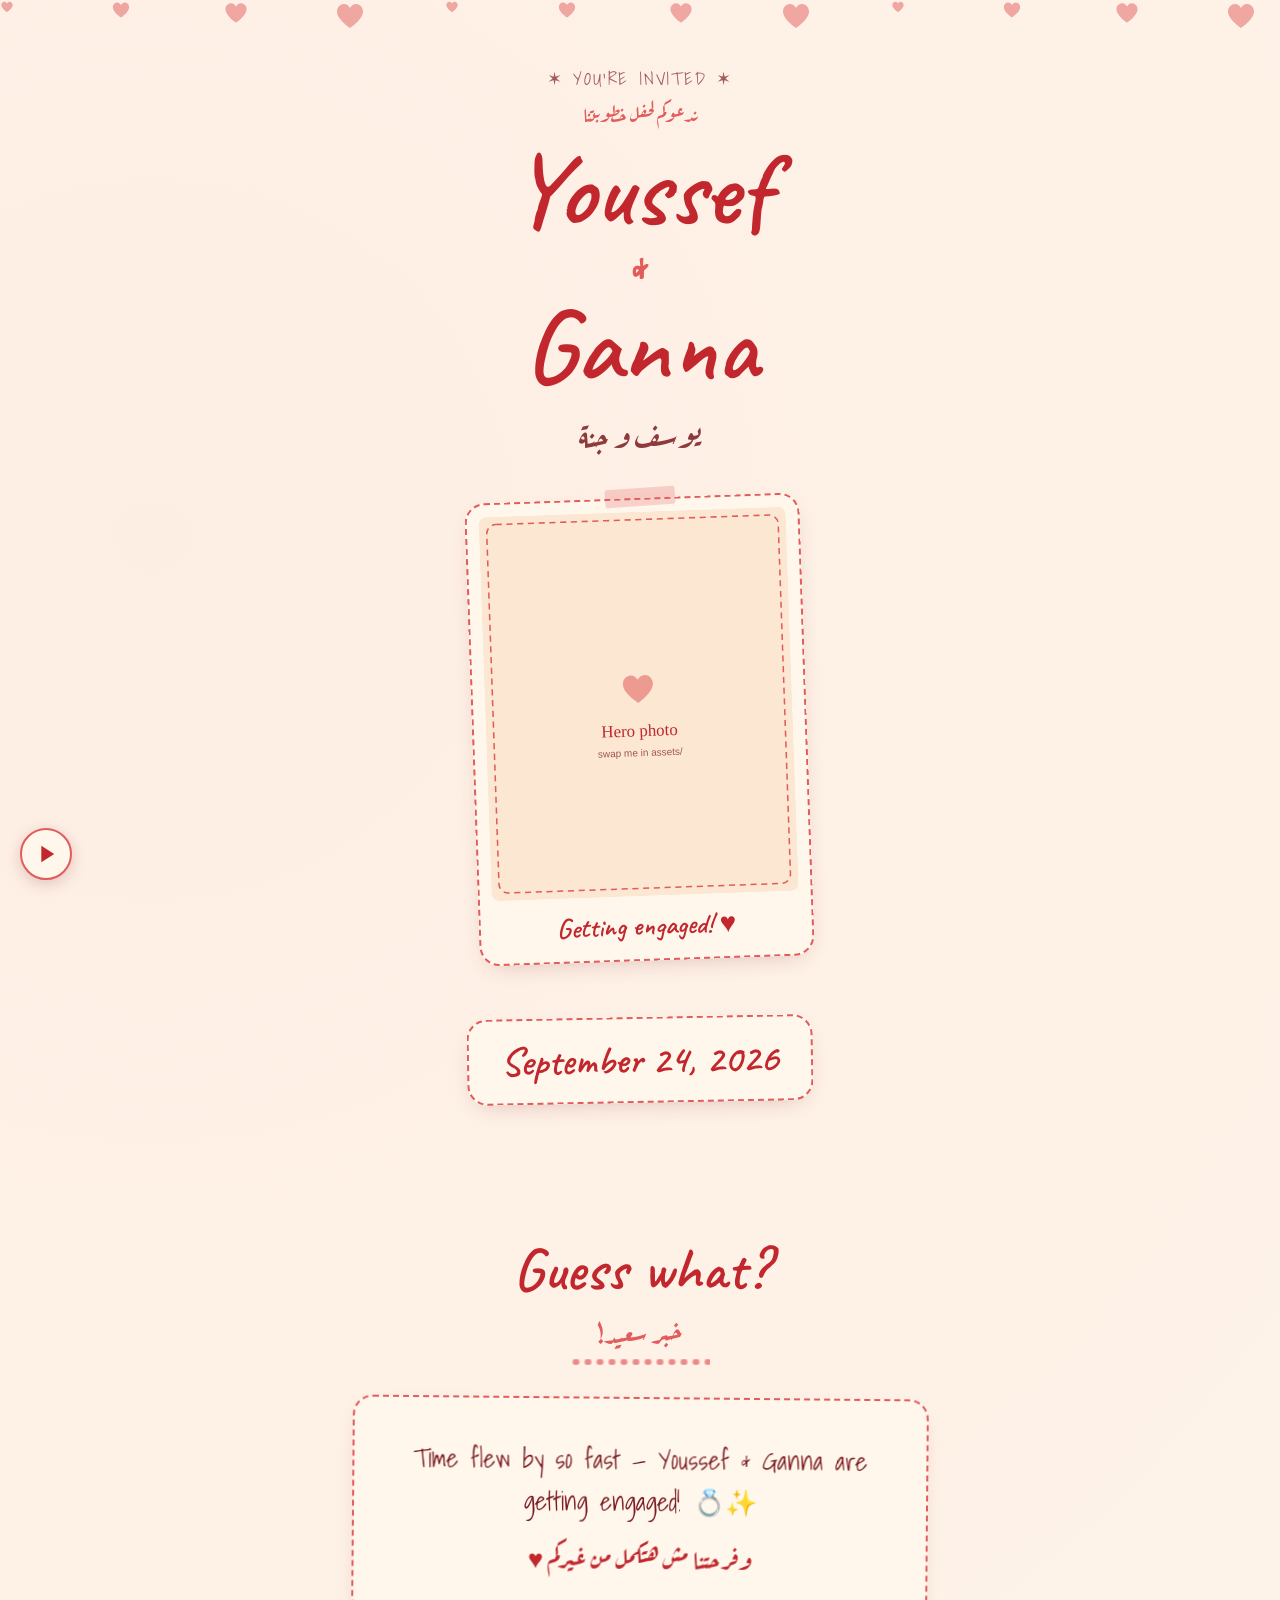
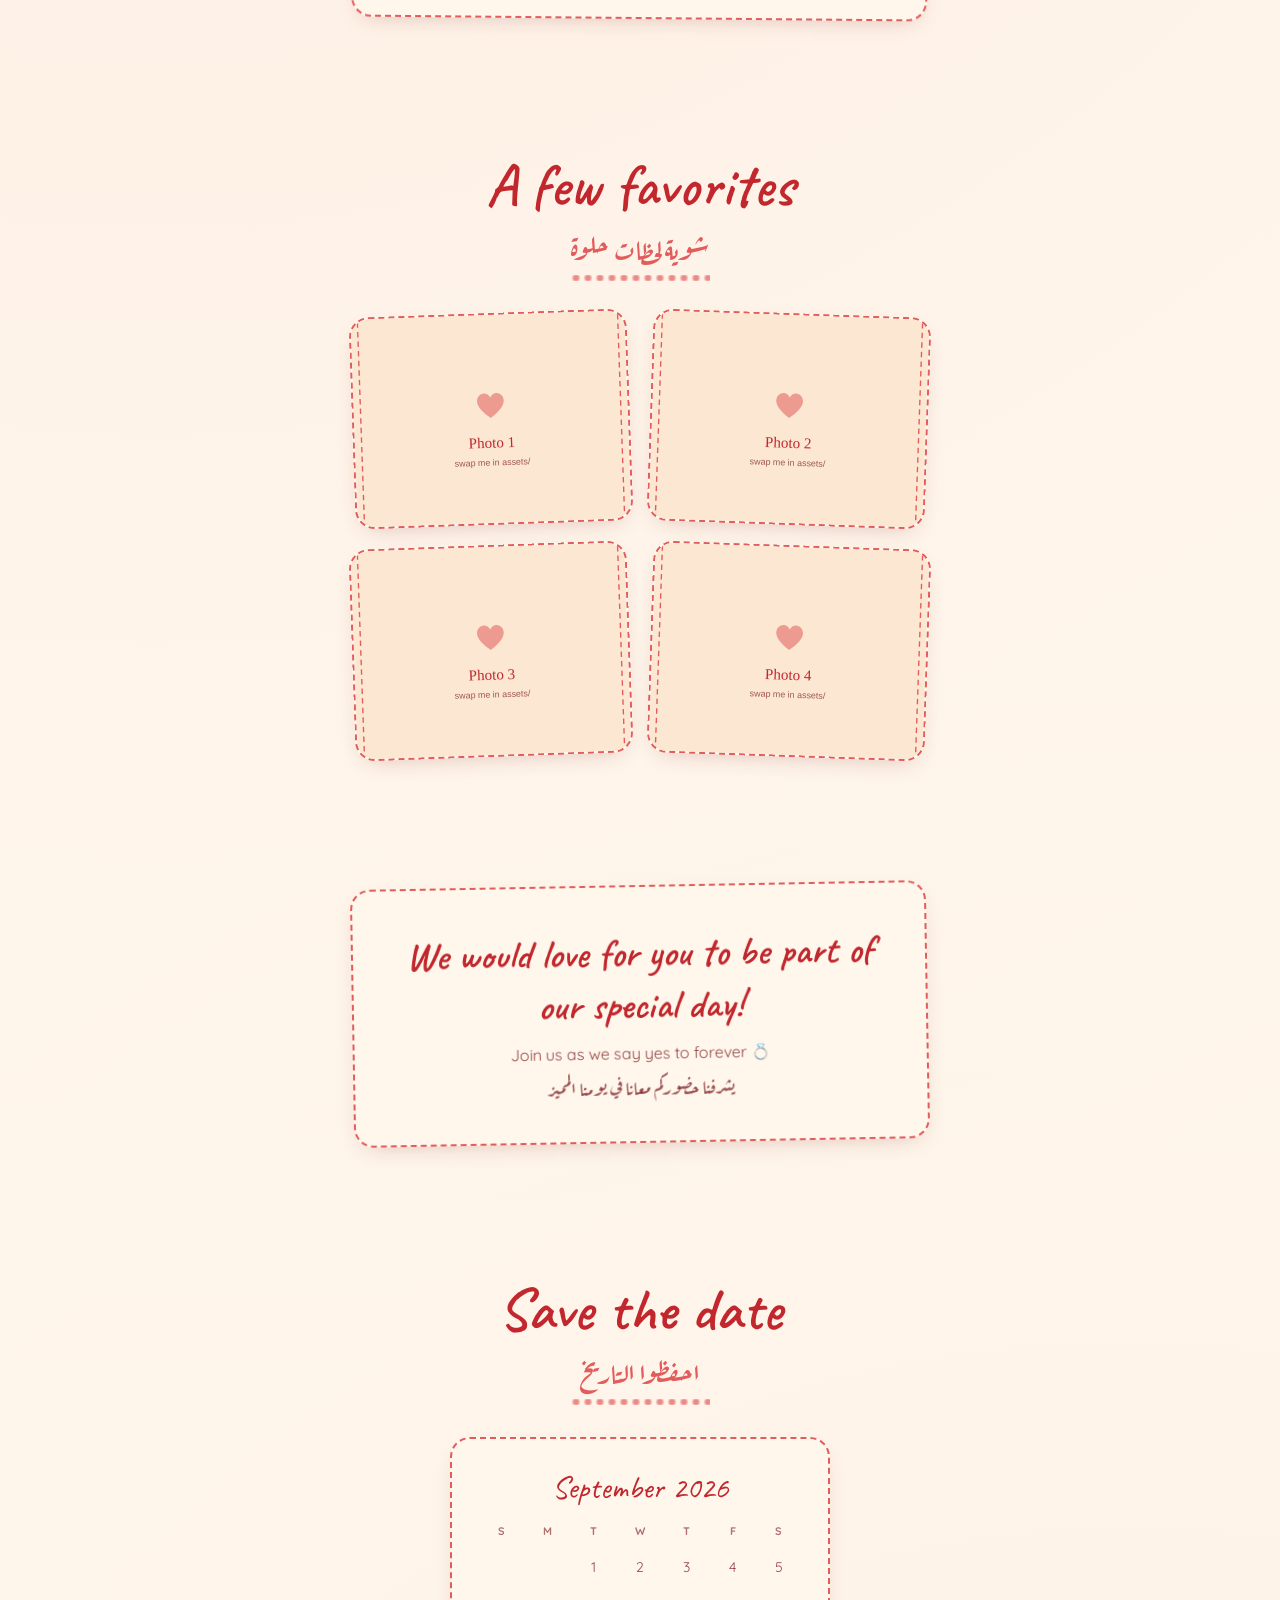
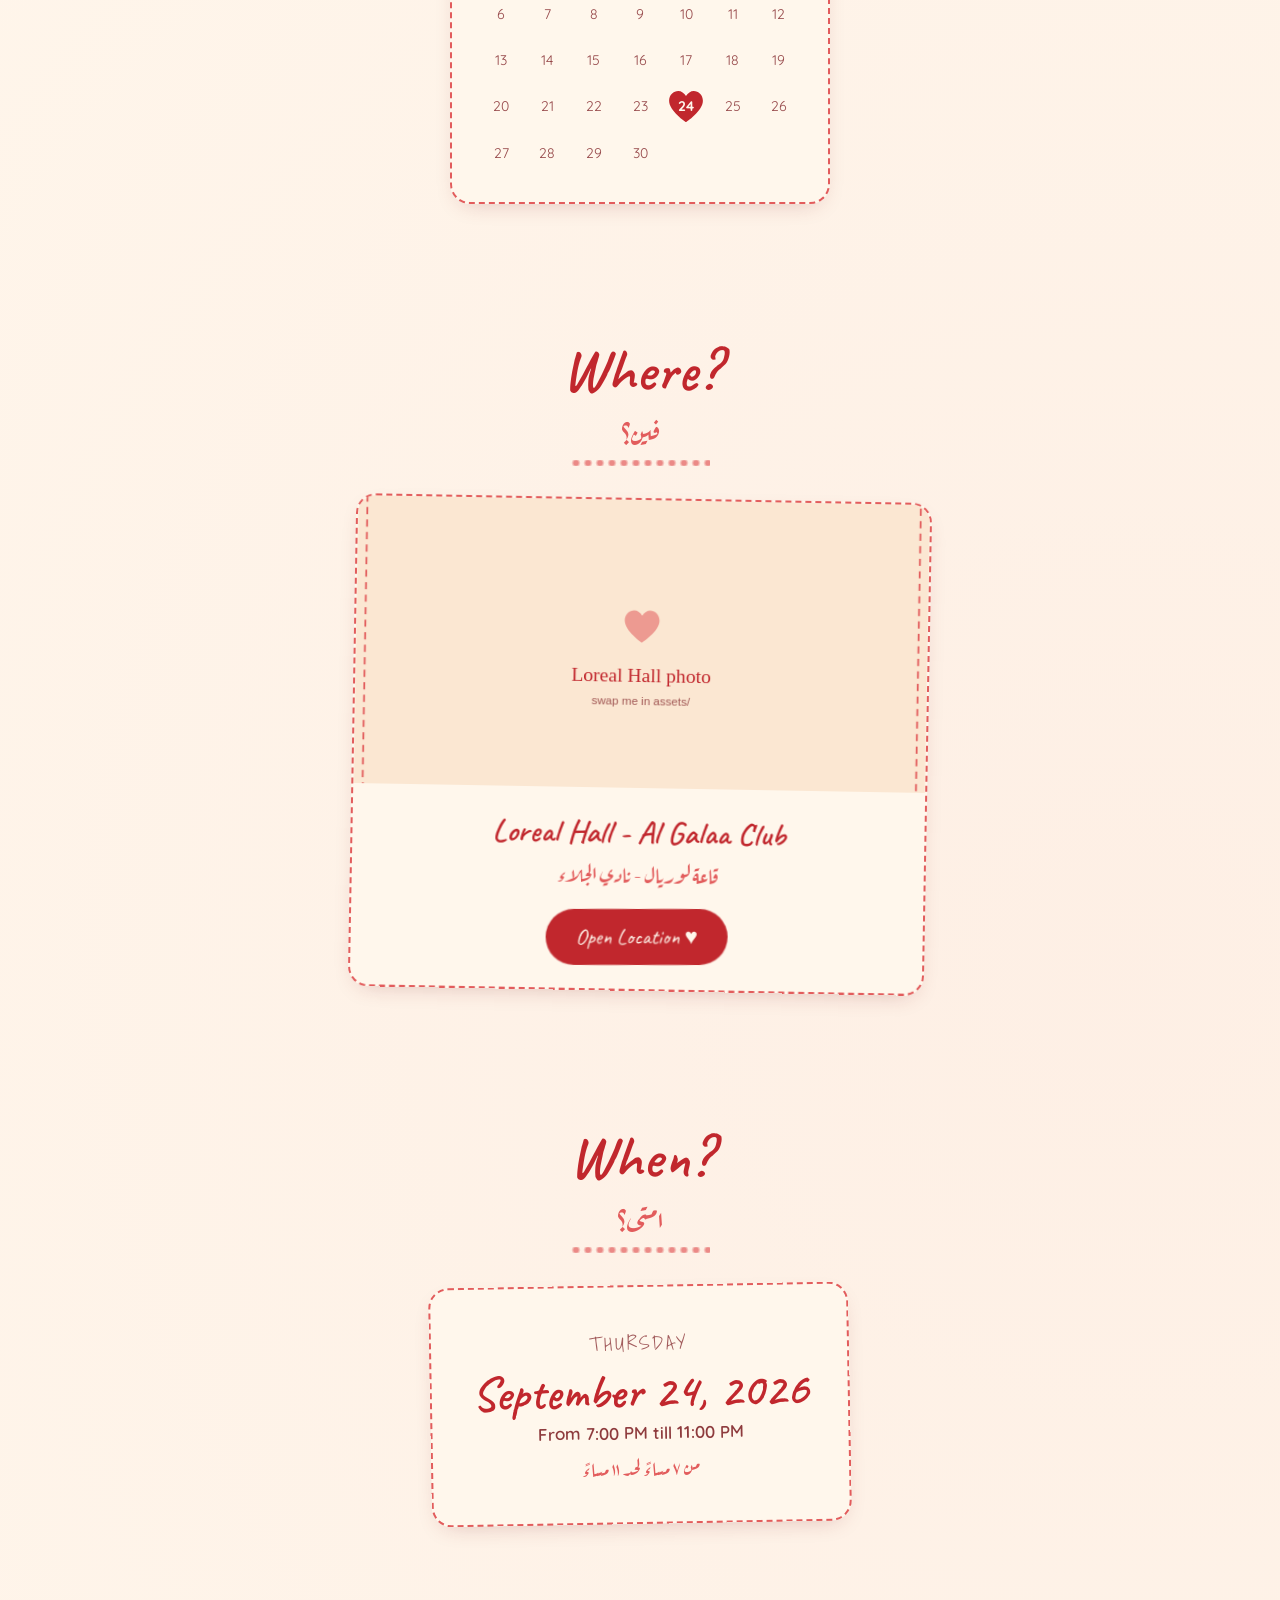
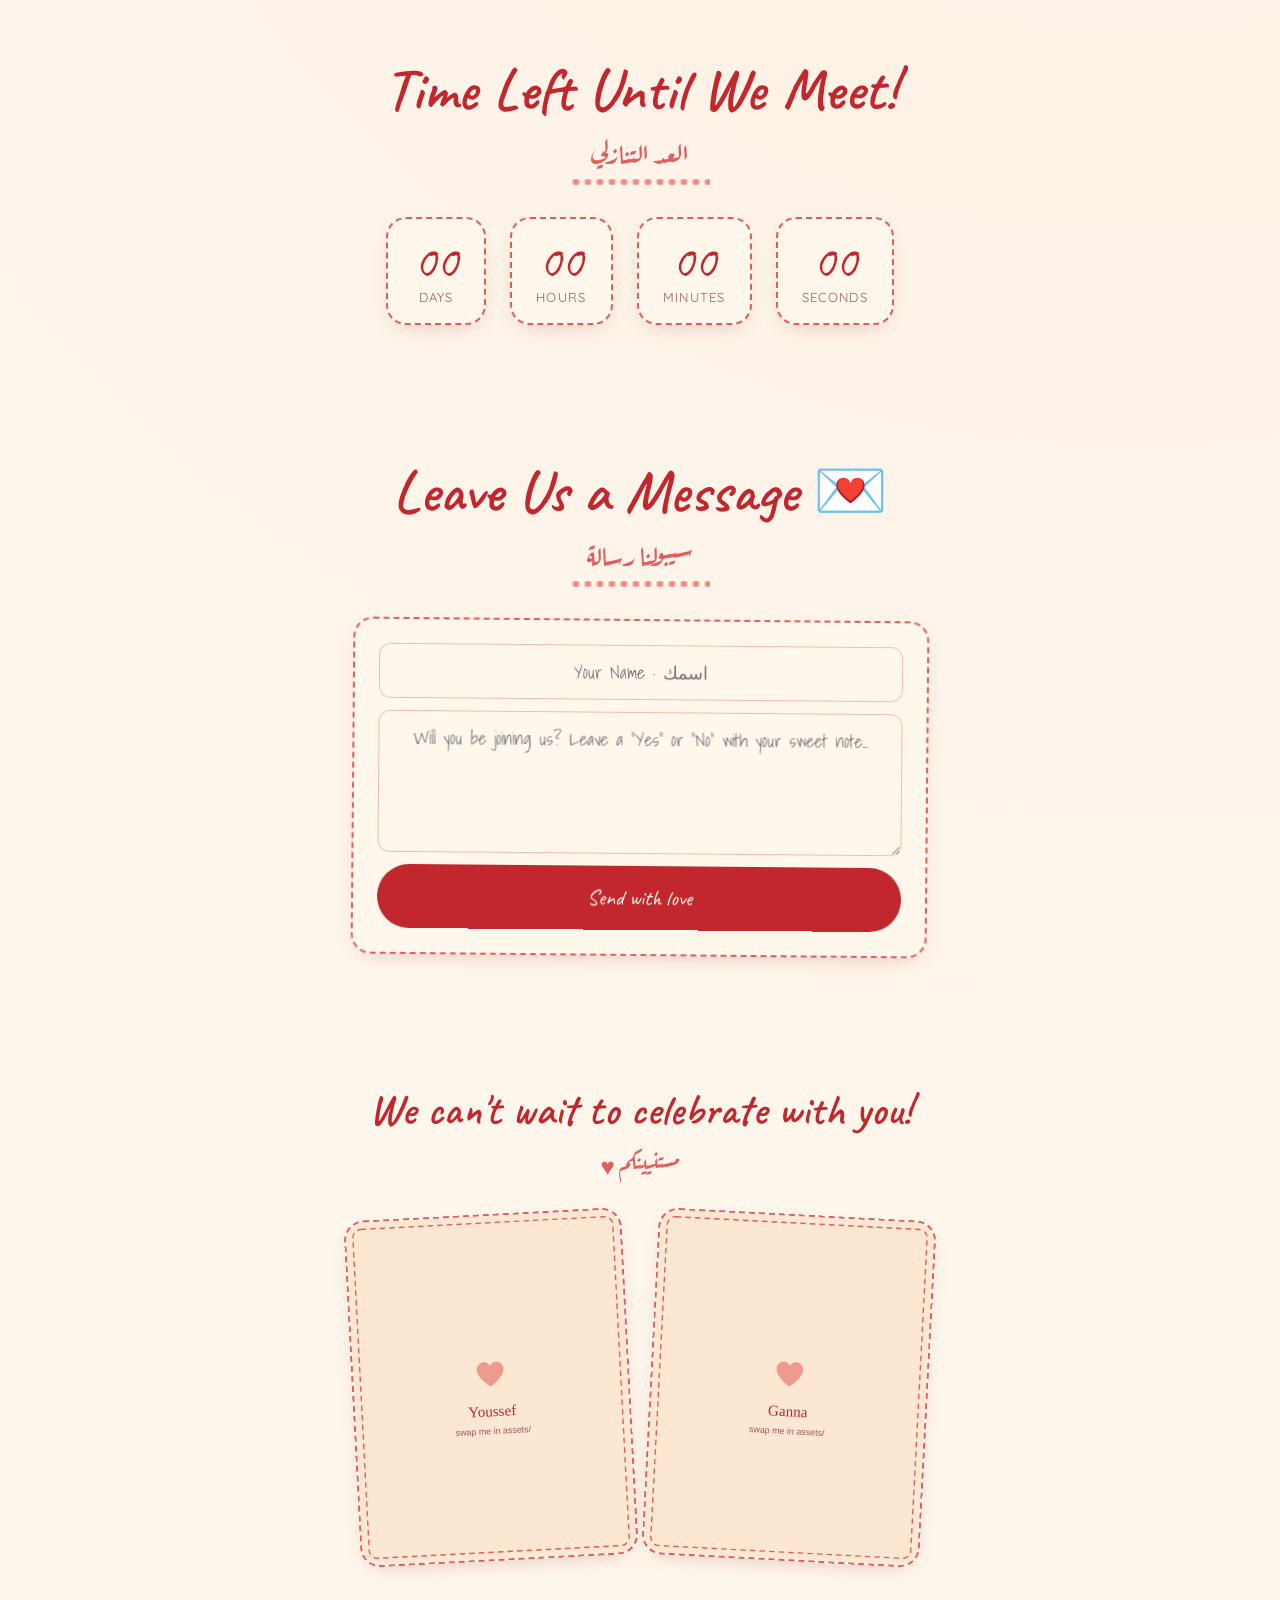
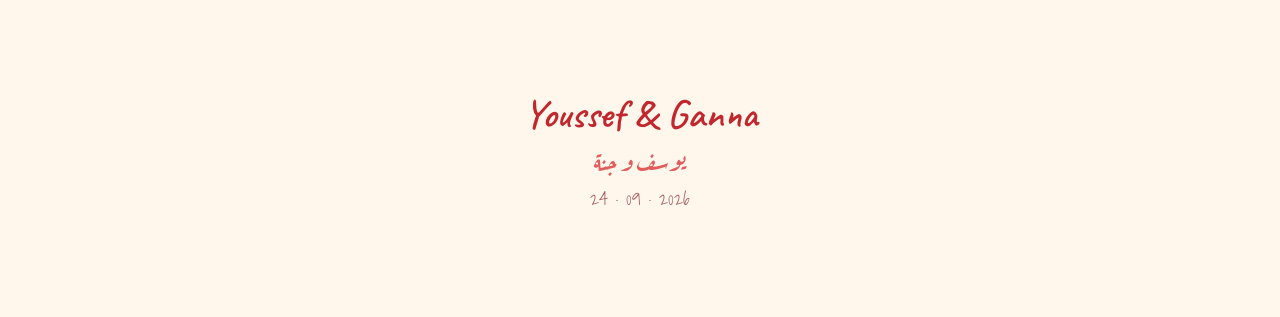
==== index.html @ 0ffcd2cc "Youssef & Ganna engagement invitation — V1 Scrapbook-style single-page invitation: envelope preloade" ====
<!DOCTYPE html>
<html lang="en">

<head>
  <meta charset="UTF-8" />
  <meta name="viewport" content="width=device-width, initial-scale=1.0" />

  <title>Youssef &amp; Ganna — Engagement</title>
  <meta name="description" content="Youssef & Ganna are getting engaged! 24 · 09 · 2026" />
  <meta property="og:title" content="Youssef &amp; Ganna — Engagement" />
  <meta property="og:description" content="You're invited to celebrate our engagement! · ندعوكم لحفل خطوبتنا" />
  <meta property="og:type" content="website" />
  <meta name="theme-color" content="#fff7ec" />

  <link rel="preconnect" href="https://fonts.googleapis.com" />
  <link rel="preconnect" href="https://fonts.gstatic.com" crossorigin />
  <link
    href="https://fonts.googleapis.com/css2?family=Caveat:wght@400;500;600;700&family=Shadows+Into+Light&family=Quicksand:wght@400;500;600;700&family=Aref+Ruqaa:wght@400;700&display=swap"
    rel="stylesheet" />
  <link rel="stylesheet" href="styles.css" />
</head>

<body>

  <!-- ===== PRELOADER: sealed envelope that opens ===== -->
  <div id="preloader" class="preloader">
    <div class="preloader-bg"></div>

    <div class="envelope-zone pop-in">
      <div class="envelope" aria-hidden="true">
        <div class="env-back"></div>
        <div class="env-letter" id="env-letter">
          <p class="hand letter-line-sm">You're invited to celebrate</p>
          <p class="hand letter-line-lg">Youssef &amp; Ganna</p>
          <p class="ar letter-line-ar">حفل خطوبة</p>
        </div>
        <div class="env-pocket"></div>
        <div class="env-flap" id="env-flap">
          <svg viewBox="0 0 380 160">
            <polygon points="0,0 380,0 190,150" />
          </svg>
        </div>
        <div class="env-seal" id="env-seal">
          <svg viewBox="0 0 32 30">
            <path d="M16 27S3 18.5 3 10.5C3 6 6.5 3 10 3c2.5 0 4.5 1.5 6 4 1.5-2.5 3.5-4 6-4 3.5 0 7 3 7 7.5C29 18.5 16 27 16 27z" />
          </svg>
        </div>
      </div>
      <div class="load-dots"><span></span><span></span><span></span></div>
    </div>
  </div>

  <!-- ===== FLOATING HEARTS BACKGROUND ===== -->
  <div class="sky" id="sky" aria-hidden="true"></div>

  <main class="page">

    <!-- ===== HERO ===== -->
    <section class="hero pop-in">
      <p class="scribble eyebrow">✶ You're invited ✶</p>
      <p class="ar eyebrow-ar">ندعوكم لحفل خطوبتنا</p>

      <h1 class="hand couple">
        Youssef
        <span class="amp scribble">&amp;</span>
        Ganna
      </h1>
      <p class="ar couple-ar">يوسف و جنة</p>

      <div class="hero-photo">
        <div class="taped">
          <figure class="card polaroid tilt-l2">
            <img src="assets/Hero.svg" alt="Youssef and Ganna" class="polaroid-img" />
            <figcaption class="hand polaroid-caption">Getting engaged! ♥</figcaption>
          </figure>
        </div>
      </div>

      <div class="date-pill-zone">
        <div class="card date-pill tilt-l1">
          <p class="hand date-pill-text" id="hero-date">September 24, 2026</p>
        </div>
      </div>
    </section>

    <!-- ===== STORY ===== -->
    <section class="centered">
      <h2 class="hand section-title">Guess what?<span class="ar title-ar">خبر سعيد!</span></h2>
      <div class="card pad-lg tilt-r0">
        <p class="scribble story-line">
          Time flew by so fast — Youssef &amp; Ganna are getting engaged! 💍✨
        </p>
        <p class="ar story-line-ar">وفرحتنا مش هتكمل من غيركم ♥</p>
      </div>
    </section>

    <!-- ===== GALLERY ===== -->
    <section>
      <h2 class="hand section-title">A few favorites<span class="ar title-ar">شوية لحظات حلوة</span></h2>
      <div class="photo-grid">
        <div class="card clip tilt-l2"><img src="assets/Photo1.svg" alt="Memory 1" loading="lazy" /></div>
        <div class="card clip tilt-r2"><img src="assets/Photo2.svg" alt="Memory 2" loading="lazy" /></div>
        <div class="card clip tilt-l2"><img src="assets/Photo3.svg" alt="Memory 3" loading="lazy" /></div>
        <div class="card clip tilt-r2"><img src="assets/Photo4.svg" alt="Memory 4" loading="lazy" /></div>
      </div>
    </section>

    <!-- ===== INVITATION ===== -->
    <section class="centered">
      <div class="card pad-lg tilt-l1">
        <p class="hand invite-line">We would love for you to be part of our special day!</p>
        <p class="invite-sub">Join us as we say yes to forever 💍</p>
        <p class="ar invite-sub-ar">يشرفنا حضوركم معانا في يومنا المميز</p>
      </div>
    </section>

    <!-- ===== CALENDAR ===== -->
    <section>
      <h2 class="hand section-title">Save the date<span class="ar title-ar">احفظوا التاريخ</span></h2>
      <div class="card month" id="month"></div>
    </section>

    <!-- ===== WHERE ===== -->
    <section>
      <h2 class="hand section-title">Where?<span class="ar title-ar">فين؟</span></h2>
      <div class="card clip tilt-r1">
        <img src="assets/Venue.svg" alt="Loreal Hall - Al Galaa Club" class="venue-img" loading="lazy" />
        <div class="venue-body">
          <p class="hand venue-title" id="venue-name">Loreal Hall - Al Galaa Club</p>
          <p class="ar venue-title-ar" id="venue-name-ar">قاعة لوريال - نادي الجلاء</p>
          <p class="venue-sub" id="venue-address"></p>
          <a class="btn pill" id="maps-link" href="#" target="_blank" rel="noreferrer">Open Location ♥</a>
        </div>
      </div>
    </section>

    <!-- ===== WHEN ===== -->
    <section class="centered">
      <h2 class="hand section-title">When?<span class="ar title-ar">امتى؟</span></h2>
      <div class="card pad-lg tilt-l1 when-card">
        <p class="scribble when-dow" id="when-dow">Thursday</p>
        <p class="hand when-date" id="when-date">September 24, 2026</p>
        <p class="when-time" id="when-time">From 7:00 PM till 11:00 PM</p>
        <p class="ar when-time-ar">من ٧ مساءً لحد ١١ مساءً</p>
      </div>
    </section>

    <!-- ===== COUNTDOWN ===== -->
    <section class="centered">
      <h2 class="hand section-title">Time Left Until We Meet!<span class="ar title-ar">العد التنازلي</span></h2>
      <div class="ticker" id="ticker"></div>
    </section>

    <!-- ===== MESSAGE / RSVP ===== -->
    <section>
      <h2 class="hand section-title">Leave Us a Message 💌<span class="ar title-ar">سيبولنا رسالة</span></h2>
      <form id="note-form" class="card pad-md note-form tilt-r0">
        <input id="note-name" type="text" placeholder="Your Name · اسمك" class="scribble field" />
        <textarea id="note-text" rows="4" class="scribble field"
          placeholder='Will you be joining us? Leave a "Yes" or "No" with your sweet note...'></textarea>
        <button type="submit" class="btn wide">Send with love</button>
      </form>
    </section>

    <!-- ===== FINAL ===== -->
    <section class="centered">
      <h2 class="hand final-line">We can't wait to celebrate with you!</h2>
      <p class="ar final-line-ar">مستنيينكم ♥</p>
      <div class="photo-grid duo">
        <div class="card clip tilt-l3"><img src="assets/Final1.svg" alt="Youssef" loading="lazy" /></div>
        <div class="card clip tilt-r3"><img src="assets/Final2.svg" alt="Ganna" loading="lazy" /></div>
      </div>
    </section>

    <!-- ===== FOOTER ===== -->
    <footer class="centered footer">
      <p class="hand footer-couple">Youssef &amp; Ganna</p>
      <p class="ar footer-couple-ar">يوسف و جنة</p>
      <p class="scribble footer-date" id="footer-date">24 · 09 · 2026</p>
    </footer>
  </main>

  <!-- ===== TOAST ===== -->
  <div id="toast" class="toast" role="status" aria-live="polite"></div>

  <!-- ===== MUSIC ===== -->
  <!-- Drop your real song at assets/Music.mp3 and it wins automatically;
       assets/Music.wav is a generated placeholder tune. -->
  <audio id="tune" loop preload="auto" playsinline>
    <source src="assets/Music.mp3" type="audio/mpeg" />
    <source src="assets/Music.wav" type="audio/wav" />
  </audio>

  <button id="tune-toggle" class="tune-btn" aria-label="Toggle Music">
    <span class="tune-icon">
      <svg class="ico-play" viewBox="0 0 24 24" fill="currentColor"><path d="M8 5v14l11-7z" /></svg>
      <svg class="ico-pause" viewBox="0 0 24 24" fill="currentColor" style="display:none"><path d="M6 19h4V5H6v14zm8-14v14h4V5h-4z" /></svg>
    </span>
    <span class="tune-waves"><i></i><i></i><i></i></span>
  </button>

  <script src="script.js"></script>
</body>

</html>
---- styles.css ----
/* ==========================================================
   Youssef & Ganna — Engagement invitation
   Scrapbook style: warm paper, red ink, taped-down cards.
   ========================================================== */

/* ---------- Tokens ---------- */
:root {
  --paper: #fff7ec;
  --paper-warm: #fbe7d2;
  --ink: #c1272d;
  --ink-soft: #e25c5c;
  --ink-dark: #7a1a1f;
  --loader-bg: #ffecde;

  --hand: 'Caveat', cursive;
  --scribble: 'Shadows Into Light', cursive;
  --body: 'Quicksand', sans-serif;
  --arabic: 'Aref Ruqaa', serif;
}

* { box-sizing: border-box; }
html, body { margin: 0; padding: 0; }

body {
  font-family: var(--body);
  background-color: var(--paper);
  color: var(--ink-dark);
  background-image:
    radial-gradient(circle at 12% 8%, rgba(226, 92, 92, 0.06), transparent 40%),
    radial-gradient(circle at 88% 62%, rgba(226, 92, 92, 0.05), transparent 45%);
  overflow-x: hidden;
}

h1, h2, h3, .hand { font-family: var(--hand); font-weight: 600; }
.scribble { font-family: var(--scribble); }
.ar { font-family: var(--arabic); direction: rtl; }
.centered { text-align: center; }
img { max-width: 100%; display: block; }

/* ---------- Layout ---------- */
.page {
  max-width: 640px;
  margin: 0 auto;
  padding: 40px 20px;
  position: relative;
  z-index: 10;
}
.page > section, .page > footer { margin-bottom: 96px; }
.page > footer { margin-bottom: 0; padding-bottom: 40px; }

@media (min-width: 768px) {
  .page { padding: 64px 32px; }
  .page > section { margin-bottom: 128px; }
}

/* ---------- Paper cards ---------- */
.card {
  background: var(--paper);
  border: 2px dashed var(--ink-soft);
  border-radius: 1.25rem;
  box-shadow: 0 8px 24px -12px rgba(122, 26, 31, 0.3);
}
.pad-md { padding: 24px; }
.pad-lg { padding: 28px; }
@media (min-width: 768px) { .pad-lg { padding: 40px; } }
.clip { overflow: hidden; }

/* slight hand-placed tilts */
.tilt-l3 { transform: rotate(-3deg); }
.tilt-l2 { transform: rotate(-2deg); }
.tilt-l1 { transform: rotate(-1deg); }
.tilt-r0 { transform: rotate(0.5deg); }
.tilt-r1 { transform: rotate(1deg); }
.tilt-r2 { transform: rotate(2deg); }
.tilt-r3 { transform: rotate(3deg); }

/* ---------- Section titles ---------- */
.section-title {
  font-size: 52px;
  color: var(--ink);
  text-align: center;
  margin: 0 0 32px;
  width: 100%;
}
.section-title::after {
  content: "";
  display: block;
  width: 140px;
  height: 6px;
  margin: 6px auto 0;
  background: radial-gradient(circle, var(--ink-soft) 30%, transparent 70%) 0 50%/12px 6px repeat-x;
  opacity: 0.7;
}
.title-ar {
  display: block;
  font-size: 24px;
  font-weight: 400;
  color: var(--ink-soft);
  margin-top: 2px;
}
@media (min-width: 768px) {
  .section-title { font-size: 60px; }
  .title-ar { font-size: 28px; }
}

/* ---------- Hero ---------- */
.hero { text-align: center; }
.eyebrow {
  font-size: 18px;
  color: rgba(122, 26, 31, 0.7);
  letter-spacing: 0.1em;
  text-transform: uppercase;
  margin: 0 0 4px;
}
.eyebrow-ar {
  font-size: 20px;
  color: var(--ink-soft);
  margin: 0 0 10px;
}
.couple {
  font-size: 68px;
  line-height: 1;
  color: var(--ink);
  margin: 0;
}
.couple .amp {
  display: block;
  font-size: 34px;
  color: var(--ink-soft);
  margin: 4px 0;
}
.couple-ar {
  font-size: 26px;
  color: var(--ink-dark);
  opacity: 0.85;
  margin: 10px 0 0;
}
@media (min-width: 768px) {
  .couple { font-size: 104px; }
  .couple .amp { font-size: 44px; }
  .couple-ar { font-size: 32px; }
}

.hero-photo { margin-top: 40px; display: flex; justify-content: center; }
.polaroid { padding: 12px; max-width: 360px; width: 100%; margin: 0; }
.polaroid-img {
  width: 100%;
  height: 288px;
  object-fit: cover;
  border-radius: 0.5rem;
  background: var(--paper-warm);
}
@media (min-width: 768px) { .polaroid-img { height: 384px; } }
.polaroid-caption { font-size: 28px; color: var(--ink); margin: 12px 0 4px; }

/* washi tape strip on the hero polaroid */
.taped { position: relative; max-width: 360px; margin: 0 auto; }
.taped::before {
  content: "";
  position: absolute;
  top: -10px;
  left: 50%;
  transform: translateX(-50%) rotate(-4deg);
  width: 70px;
  height: 18px;
  background: rgba(226, 92, 92, 0.4);
  opacity: 0.6;
  border-radius: 2px;
  z-index: 5;
}

.date-pill-zone { margin-top: 56px; display: inline-block; }
.date-pill { padding: 16px 32px; }
.date-pill-text { font-size: 32px; color: var(--ink); margin: 0; white-space: nowrap; }
@media (min-width: 768px) { .date-pill-text { font-size: 40px; } }

/* ---------- Story ---------- */
.story-line { font-size: 22px; line-height: 1.6; color: var(--ink-dark); margin: 0; }
.story-line-ar { font-size: 22px; color: var(--ink); margin: 14px 0 0; }
@media (min-width: 768px) { .story-line { font-size: 26px; } .story-line-ar { font-size: 26px; } }

/* ---------- Gallery ---------- */
.photo-grid {
  display: grid;
  grid-template-columns: repeat(2, 1fr);
  gap: 16px;
}
.photo-grid img { width: 100%; height: 176px; object-fit: cover; }
@media (min-width: 768px) {
  .photo-grid { gap: 20px; }
  .photo-grid img { height: 208px; }
}
.duo { margin-top: 32px; }
.duo img { width: 100%; aspect-ratio: 4 / 5; height: auto; object-fit: cover; }

/* ---------- Invitation ---------- */
.invite-line { font-size: 32px; color: var(--ink); line-height: 1.3; margin: 0; }
@media (min-width: 768px) { .invite-line { font-size: 40px; } }
.invite-sub { margin: 12px 0 0; color: rgba(122, 26, 31, 0.8); }
.invite-sub-ar { margin: 8px 0 0; font-size: 19px; color: rgba(122, 26, 31, 0.75); }

/* ---------- Calendar ---------- */
.month { padding: 20px; max-width: 380px; margin: 0 auto; }
@media (min-width: 768px) { .month { padding: 28px; } }
.month-title {
  text-align: center;
  font-family: var(--hand);
  font-size: 32px;
  color: var(--ink);
  margin: 0 0 12px;
}
.month-grid {
  display: grid;
  grid-template-columns: repeat(7, 1fr);
  gap: 4px;
  text-align: center;
}
.month-wd { font-size: 11px; font-weight: 700; color: rgba(122, 26, 31, 0.6); padding: 4px 0; }
.month-day {
  position: relative;
  aspect-ratio: 1;
  display: flex;
  align-items: center;
  justify-content: center;
  font-size: 14px;
  color: rgba(122, 26, 31, 0.8);
}
.month-day.the-day { color: var(--paper); font-weight: 700; }
.month-day.the-day::before {
  content: "";
  position: absolute;
  inset: 0;
  background: url("data:image/svg+xml;utf8,<svg xmlns='http://www.w3.org/2000/svg' viewBox='0 0 32 30' fill='%23c1272d'><path d='M16 27S3 18.5 3 10.5C3 6 6.5 3 10 3c2.5 0 4.5 1.5 6 4 1.5-2.5 3.5-4 6-4 3.5 0 7 3 7 7.5C29 18.5 16 27 16 27z'/></svg>") center/contain no-repeat;
  animation: soft-bounce 2s ease-in-out infinite;
}
.month-day.the-day span { position: relative; z-index: 1; }

/* ---------- Venue ---------- */
.venue-img { width: 100%; height: 224px; object-fit: cover; }
@media (min-width: 768px) { .venue-img { height: 288px; } }
.venue-body { padding: 24px; text-align: center; }
.venue-title { font-size: 32px; color: var(--ink); margin: 0; }
.venue-title-ar { font-size: 22px; color: var(--ink-soft); margin: 2px 0 0; }
.venue-sub { color: rgba(122, 26, 31, 0.8); margin: 4px 0 0; }
.venue-sub:empty { display: none; }

/* ---------- When ---------- */
.when-card { max-width: 420px; margin: 0 auto; }
.when-dow { font-size: 20px; letter-spacing: 0.12em; text-transform: uppercase; color: rgba(122, 26, 31, 0.7); margin: 0; }
.when-date { font-size: 40px; color: var(--ink); margin: 6px 0 4px; line-height: 1.1; }
.when-time { font-size: 17px; font-weight: 600; color: rgba(122, 26, 31, 0.85); margin: 0; }
.when-time-ar { font-size: 20px; color: var(--ink-soft); margin: 8px 0 0; }
@media (min-width: 768px) { .when-date { font-size: 48px; } }

/* ---------- Buttons ---------- */
.btn {
  display: inline-block;
  background: var(--ink);
  color: var(--paper);
  font-family: var(--hand);
  font-size: 22px;
  padding: 14px 30px;
  border: none;
  border-radius: 9999px;
  cursor: pointer;
  text-decoration: none;
  transition: all 0.25s ease;
}
.btn:hover { background: var(--ink-dark); transform: translateY(-2px); }
.pill { margin-top: 20px; transform: rotate(-1deg); }
.pill:hover { transform: rotate(0deg) translateY(-2px); }
.wide { width: 100%; padding: 18px; }

/* ---------- Countdown ---------- */
.ticker { display: flex; justify-content: center; gap: 12px; flex-wrap: wrap; }
@media (min-width: 768px) { .ticker { gap: 24px; } }
.tick-box {
  background: var(--paper);
  border: 2px dashed var(--ink-soft);
  border-radius: 1.25rem;
  padding: 14px 18px;
  min-width: 80px;
  text-align: center;
  box-shadow: 0 8px 24px -12px rgba(122, 26, 31, 0.3);
}
.tick-num { font-family: var(--hand); font-size: 40px; color: var(--ink); line-height: 1; }
.tick-lbl { font-size: 11px; text-transform: uppercase; letter-spacing: 0.1em; color: rgba(122, 26, 31, 0.7); margin-top: 4px; }
@media (min-width: 768px) {
  .tick-box { padding: 18px 24px; min-width: 100px; }
  .tick-num { font-size: 48px; }
  .tick-lbl { font-size: 13px; }
}

/* ---------- Message form ---------- */
.note-form { display: flex; flex-direction: column; gap: 12px; }
.field {
  background: var(--paper);
  border: 1.5px solid rgba(226, 92, 92, 0.4);
  border-radius: 0.75rem;
  padding: 12px 14px;
  font-size: 18px;
  color: var(--ink-dark);
  font-family: var(--scribble);
  outline: none;
  transition: border 0.2s, box-shadow 0.2s;
  width: 100%;
  text-align: center;
}
.field:focus { border-color: var(--ink-soft); box-shadow: 0 0 0 3px rgba(226, 92, 92, 0.25); }
textarea.field { resize: vertical; }

/* ---------- Final + footer ---------- */
.final-line { font-size: 36px; color: var(--ink); line-height: 1.2; margin: 0; }
@media (min-width: 768px) { .final-line { font-size: 44px; } }
.final-line-ar { font-size: 24px; color: var(--ink-soft); margin: 8px 0 0; }
.footer-couple { font-size: 40px; color: var(--ink); margin: 0; }
.footer-couple-ar { font-size: 24px; color: var(--ink-soft); margin: 2px 0 0; }
.footer-date { font-size: 18px; color: rgba(122, 26, 31, 0.7); margin: 6px 0 0; }

/* ---------- Floating hearts ---------- */
.sky {
  position: fixed;
  inset: 0;
  pointer-events: none;
  overflow: hidden;
  z-index: 0;
}
.sky .heart {
  position: absolute;
  color: var(--ink-soft);
  fill: currentColor;
  animation: drift 9s linear infinite;
  opacity: 0.5;
}

/* ---------- Toast ---------- */
.toast {
  position: fixed;
  left: 50%;
  bottom: 28px;
  transform: translateX(-50%) translateY(20px);
  background: var(--ink);
  color: var(--paper);
  padding: 14px 22px;
  border-radius: 9999px;
  font-family: var(--hand);
  font-size: 20px;
  box-shadow: 0 10px 30px -10px rgba(0, 0, 0, 0.4);
  opacity: 0;
  pointer-events: none;
  transition: opacity 0.35s, transform 0.35s;
  z-index: 200;
}
.toast.show { opacity: 1; transform: translateX(-50%) translateY(0); }

/* ---------- Preloader ---------- */
.preloader {
  position: fixed;
  inset: 0;
  z-index: 9999;
  display: flex;
  align-items: center;
  justify-content: center;
  overflow: hidden;
  transition: opacity 0.5s;
}
.preloader.hide { opacity: 0; pointer-events: none; }
.preloader-bg { position: absolute; inset: 0; background: var(--loader-bg); }

.envelope-zone { position: relative; }
.envelope { position: relative; width: 300px; height: 200px; }
@media (min-width: 640px) { .envelope { width: 380px; height: 250px; } }

.env-back {
  position: absolute;
  inset: 0;
  background: var(--paper);
  border: 2px solid var(--ink);
  border-radius: 6px;
  box-shadow: 0 15px 40px -10px rgba(0, 0, 0, 0.25);
}
.env-letter {
  position: absolute;
  left: 50%;
  bottom: 8px;
  transform: translateX(-50%);
  width: 88%;
  background: #fff;
  border: 2px solid var(--ink);
  border-radius: 4px;
  padding: 16px;
  text-align: center;
  box-shadow: 0 8px 20px -6px rgba(0, 0, 0, 0.2);
  opacity: 0;
  z-index: 5;
  transition: bottom 1.1s cubic-bezier(0.22, 1, 0.36, 1), opacity 0.6s, transform 1.1s;
}
.env-letter.open {
  bottom: 55%;
  opacity: 1;
  transform: translateX(-50%) rotate(-1deg);
}
@media (min-width: 640px) { .env-letter.open { bottom: 60%; } }
.letter-line-sm { font-size: 18px; color: var(--ink-dark); margin: 0; }
.letter-line-lg { font-size: 28px; color: var(--ink); margin: 4px 0 0; line-height: 1.1; }
.letter-line-ar { font-size: 16px; color: var(--ink-soft); margin: 4px 0 0; }

.env-pocket {
  position: absolute;
  left: 0; right: 0; bottom: 0;
  height: 55%;
  background: var(--ink-soft);
  border: 2px solid var(--ink);
  border-radius: 0 0 6px 6px;
  z-index: 10;
}
.env-flap {
  position: absolute;
  left: 0; right: 0; top: 0;
  transform-origin: top;
  transform: rotateX(0deg);
  transform-style: preserve-3d;
  transition: transform 0.7s ease-out;
  z-index: 20;
}
.env-flap svg { width: 100%; height: auto; display: block; }
.env-flap polygon {
  fill: var(--ink);
  stroke: var(--ink-dark);
  stroke-width: 3;
  stroke-linejoin: round;
}
.env-flap.open { transform: rotateX(180deg); z-index: 1; }

.env-seal {
  position: absolute;
  left: 50%; top: 50%;
  transform: translate(-50%, -50%);
  width: 48px; height: 48px;
  border-radius: 50%;
  background: var(--ink);
  border: 2px solid var(--ink-dark);
  display: flex;
  align-items: center;
  justify-content: center;
  box-shadow: 0 4px 8px rgba(0, 0, 0, 0.2);
  z-index: 25;
  transition: opacity 0.3s;
}
.env-seal.open { opacity: 0; }
.env-seal svg { width: 24px; height: 24px; fill: var(--paper); }

.load-dots { margin-top: 32px; display: flex; justify-content: center; gap: 8px; }
.load-dots span {
  width: 8px; height: 8px;
  border-radius: 50%;
  background: var(--ink);
  animation: soft-bounce 1.2s ease-in-out infinite;
}
.load-dots span:nth-child(2) { animation-delay: 0.15s; }
.load-dots span:nth-child(3) { animation-delay: 0.3s; }

/* ---------- Music button ---------- */
.tune-btn {
  position: fixed;
  left: 20px;
  bottom: 20px;
  width: 52px;
  height: 52px;
  border-radius: 50%;
  background: var(--paper);
  border: 2px solid var(--ink-soft);
  color: var(--ink);
  cursor: pointer;
  display: flex;
  align-items: center;
  justify-content: center;
  box-shadow: 0 4px 15px rgba(122, 26, 31, 0.2);
  z-index: 90;
  transition: transform 0.3s cubic-bezier(0.175, 0.885, 0.32, 1.275), box-shadow 0.3s, opacity 0.5s, visibility 0.5s;
  padding: 0;
  overflow: hidden;
}
#preloader:not(.hide) ~ .tune-btn {
  opacity: 0;
  visibility: hidden;
  pointer-events: none;
}
.tune-btn:hover { transform: scale(1.1); box-shadow: 0 6px 20px rgba(122, 26, 31, 0.3); }
.tune-icon svg { width: 28px; height: 28px; display: block; }
.tune-btn.playing .tune-icon { transform: translateY(-4px); }
.tune-waves {
  position: absolute;
  bottom: 8px;
  display: flex;
  align-items: flex-end;
  gap: 2px;
  height: 12px;
  opacity: 0;
  transition: opacity 0.3s;
}
.tune-btn.playing .tune-waves { opacity: 1; }
.tune-waves i {
  width: 2px;
  background: var(--ink-soft);
  border-radius: 1px;
  animation: wave 1s ease-in-out infinite;
}
.tune-waves i:nth-child(1) { height: 6px; animation-delay: 0.1s; }
.tune-waves i:nth-child(2) { height: 10px; animation-delay: 0.2s; }
.tune-waves i:nth-child(3) { height: 5px; animation-delay: 0.3s; }

/* ---------- Animations ---------- */
@keyframes drift {
  0%   { transform: translateY(100vh) rotate(0deg); opacity: 0; }
  10%  { opacity: 0.6; }
  90%  { opacity: 0.6; }
  100% { transform: translateY(-10vh) rotate(360deg); opacity: 0; }
}
@keyframes soft-bounce {
  0%, 100% { transform: translateY(0); }
  50%      { transform: translateY(-8px); }
}
@keyframes pop-in {
  0%   { transform: scale(0.6) rotate(-8deg); opacity: 0; }
  60%  { transform: scale(1.08) rotate(2deg); opacity: 1; }
  100% { transform: scale(1) rotate(0); opacity: 1; }
}
.pop-in { animation: pop-in 0.7s cubic-bezier(0.34, 1.56, 0.64, 1) both; }
@keyframes wave {
  0%, 100% { transform: scaleY(0.5); }
  50%      { transform: scaleY(1.3); }
}

@media (prefers-reduced-motion: reduce) {
  .pop-in, .sky .heart, .month-day.the-day::before, .load-dots span, .tune-waves i { animation: none; }
}
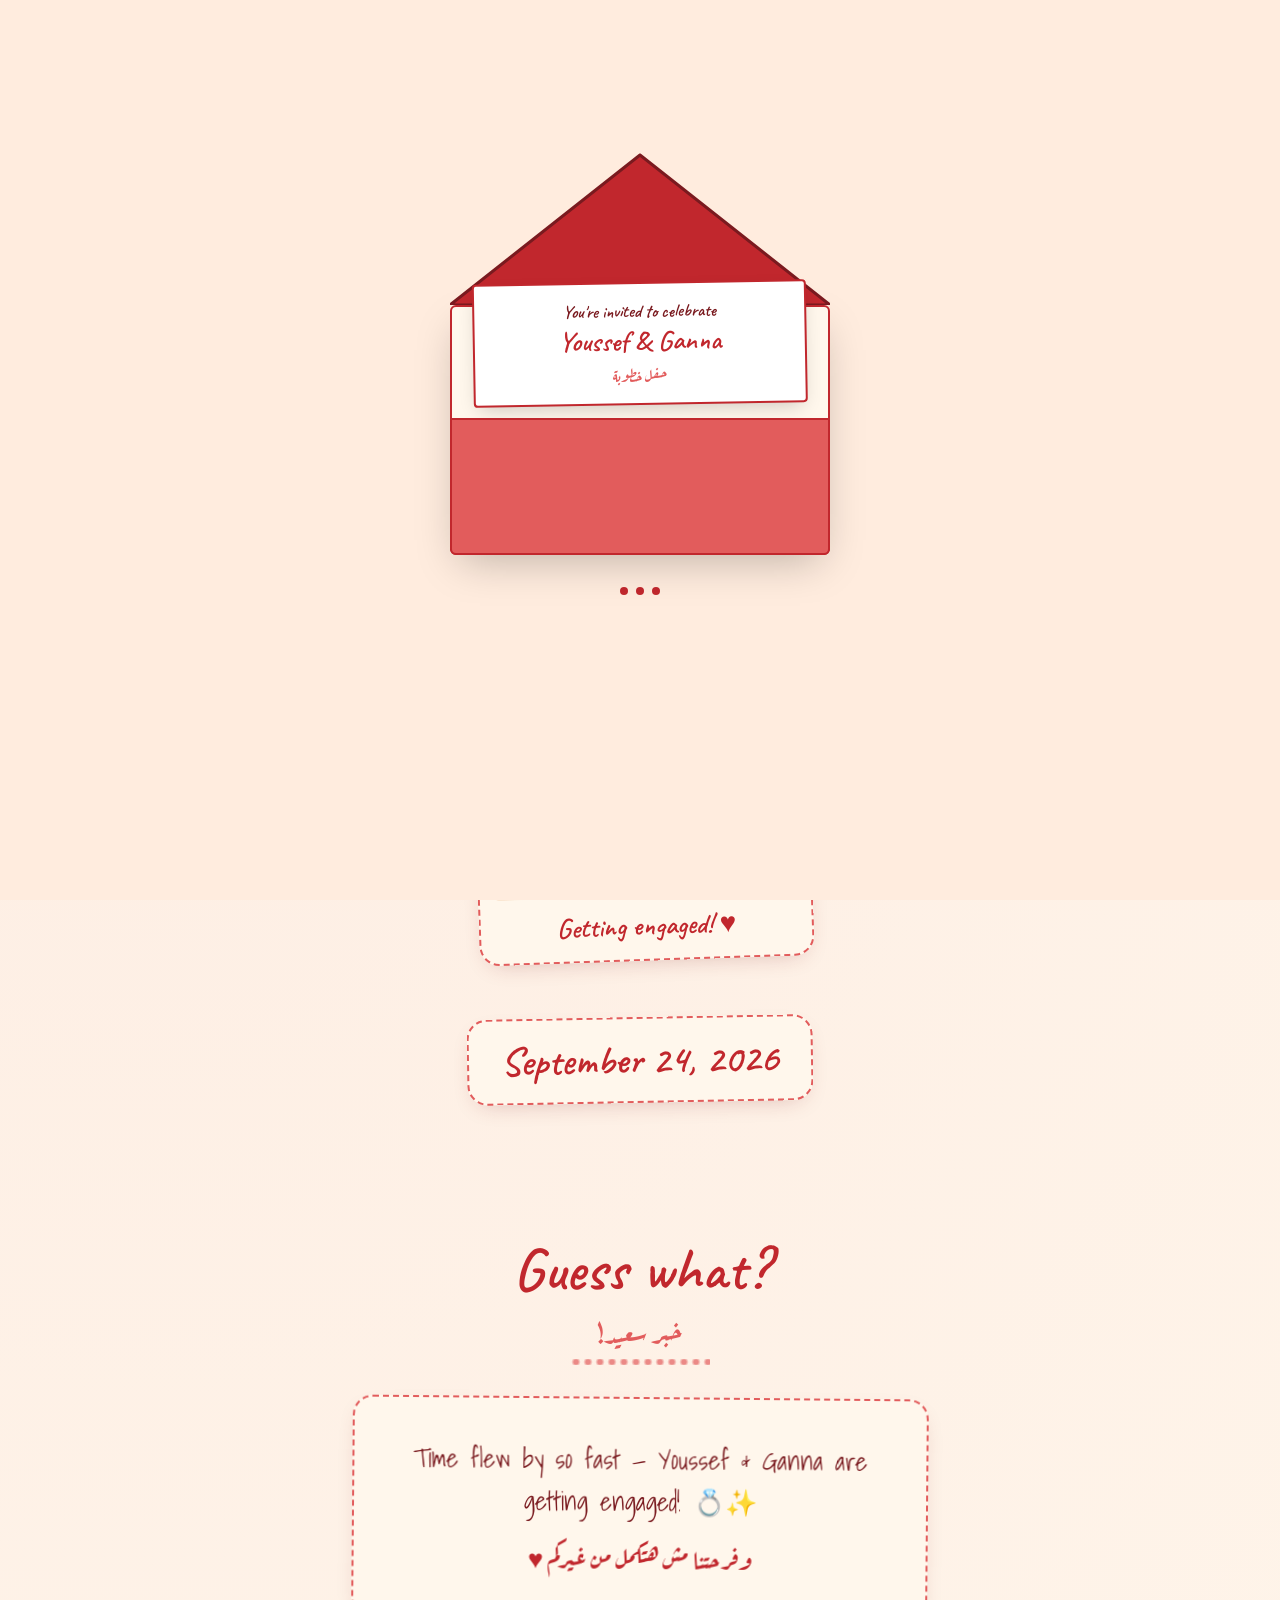
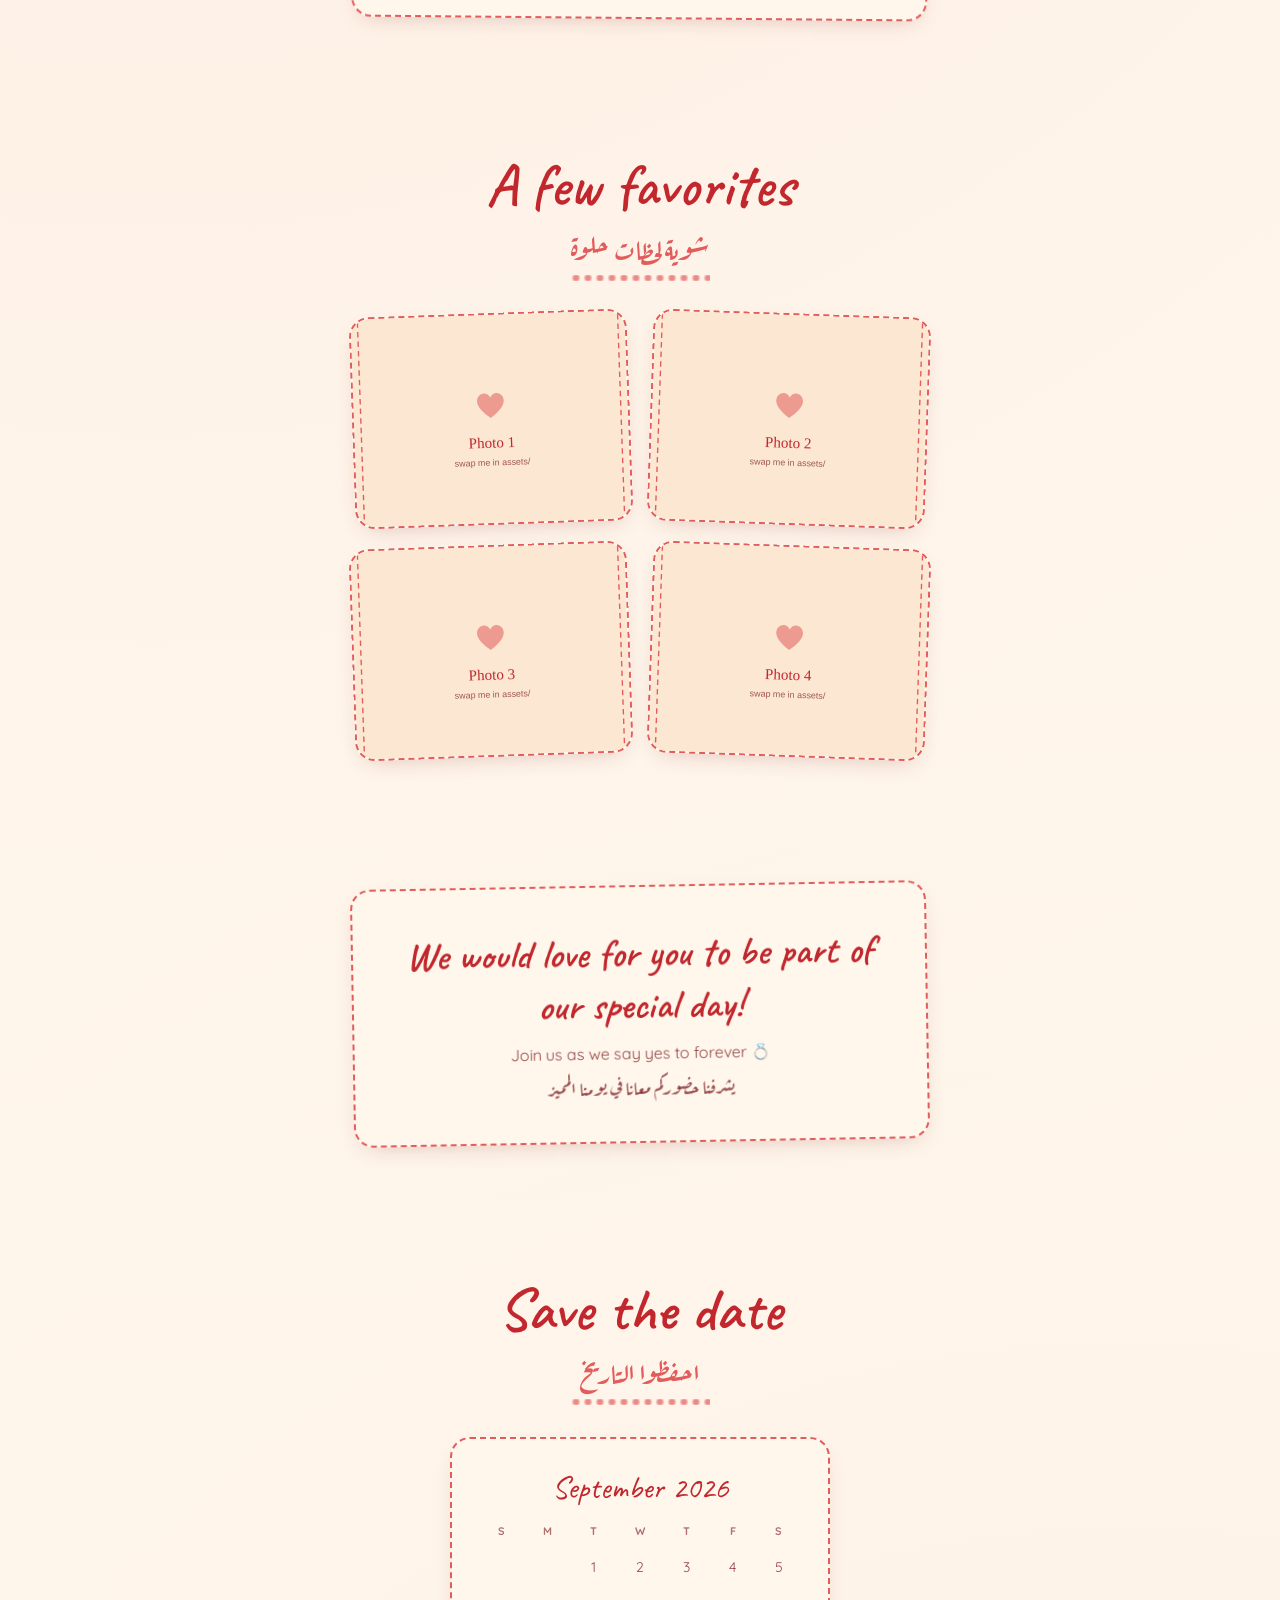
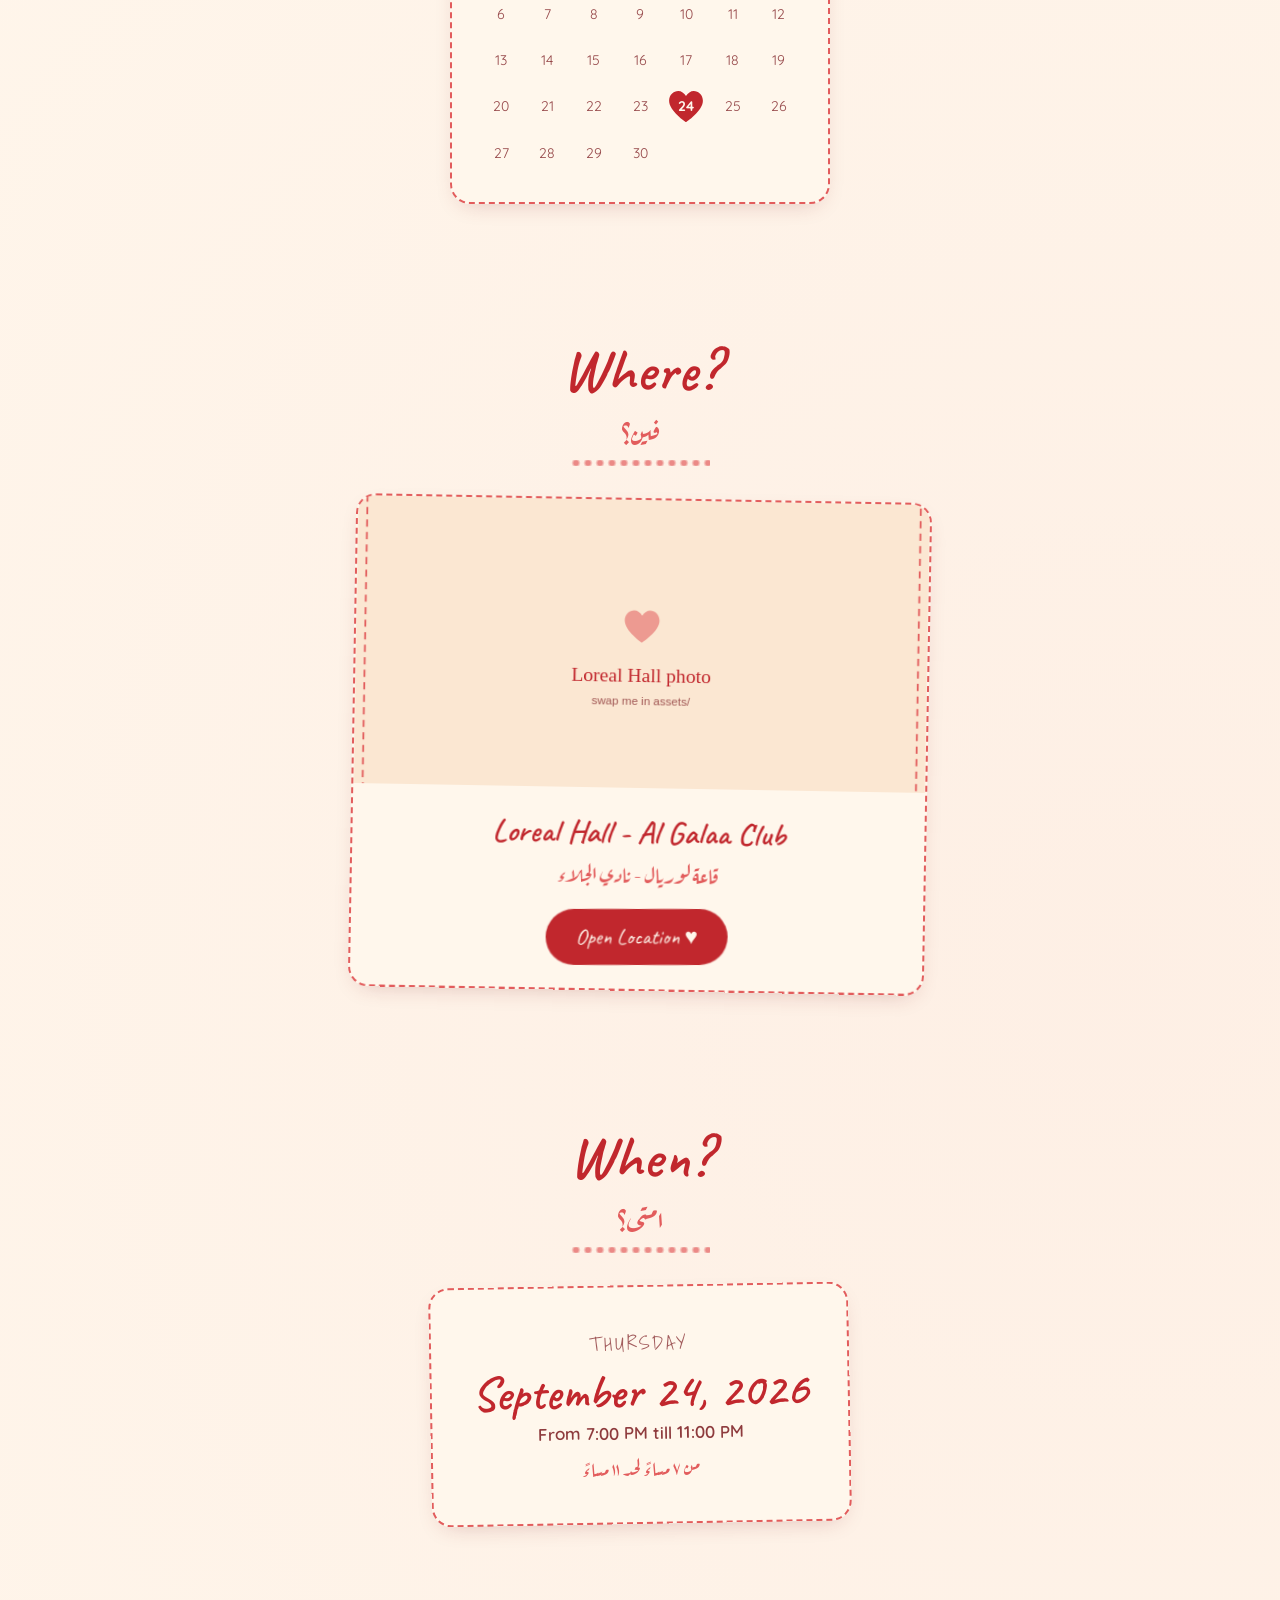
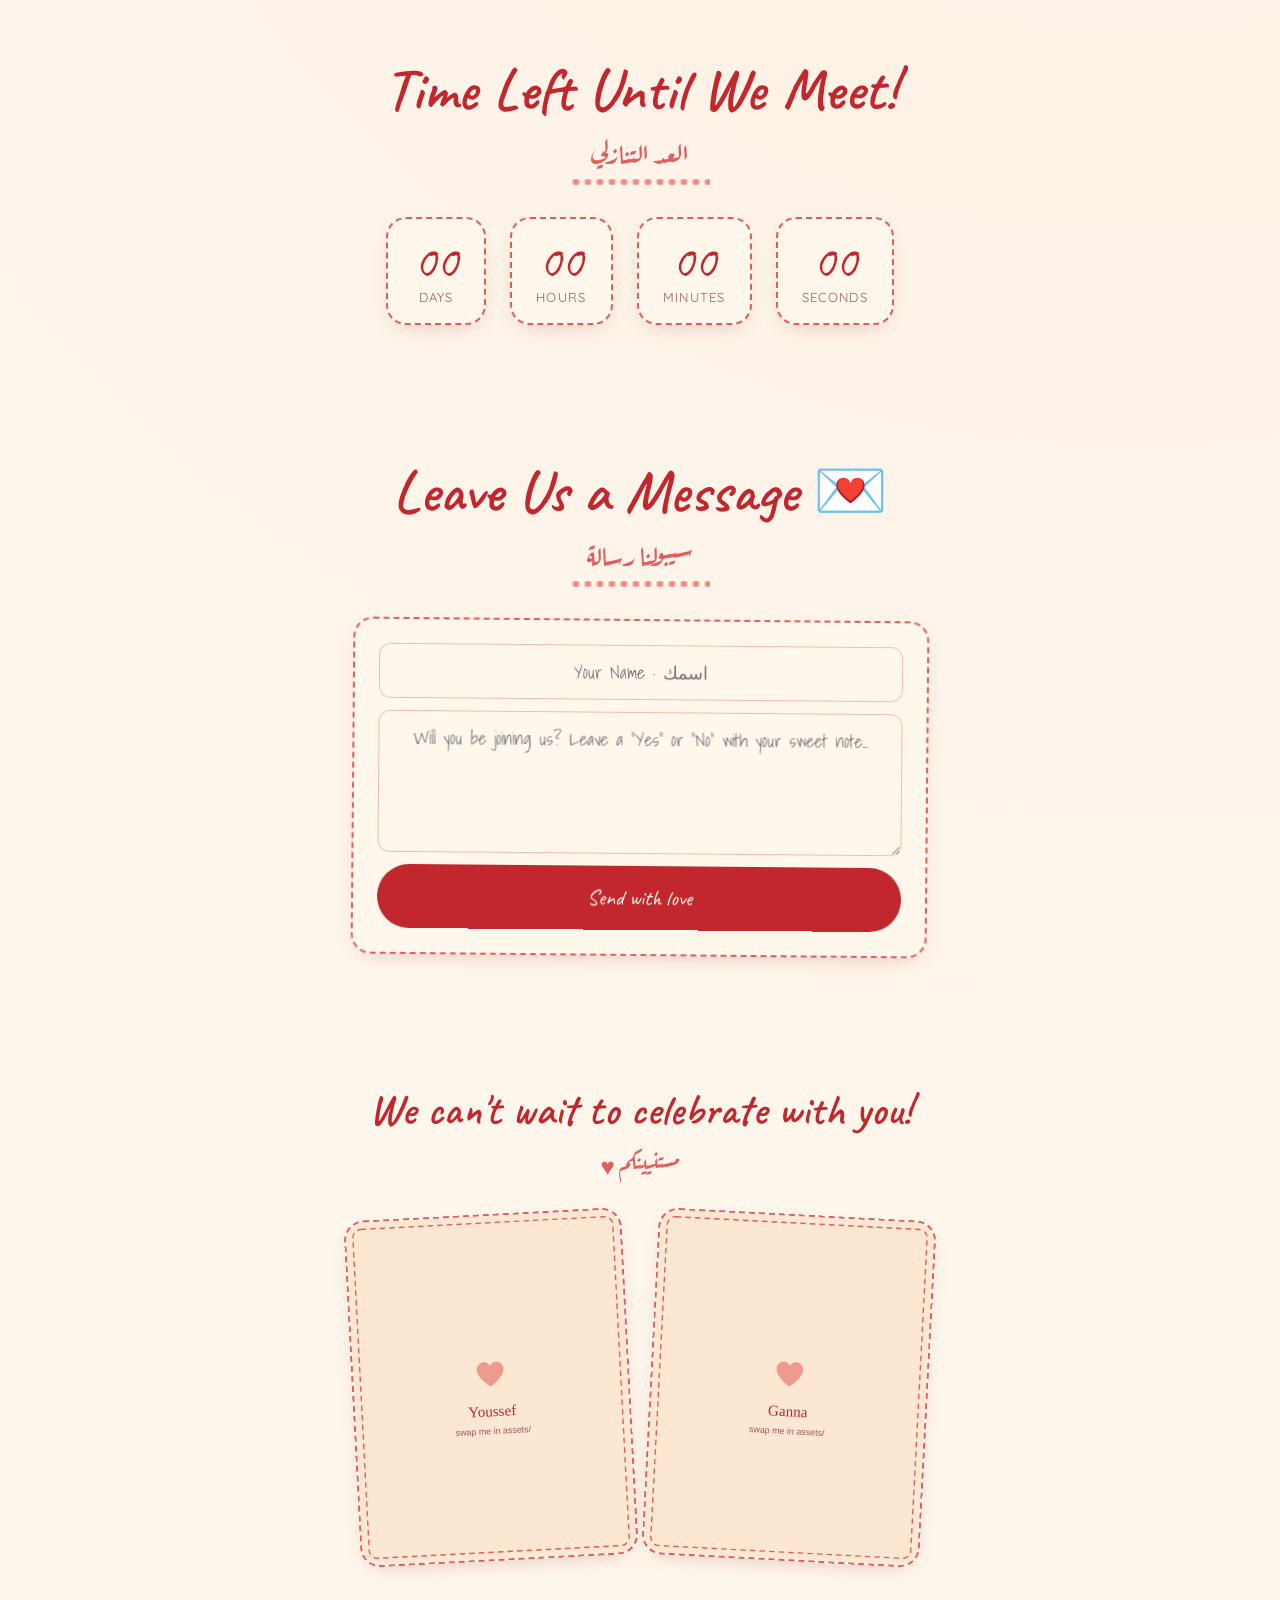
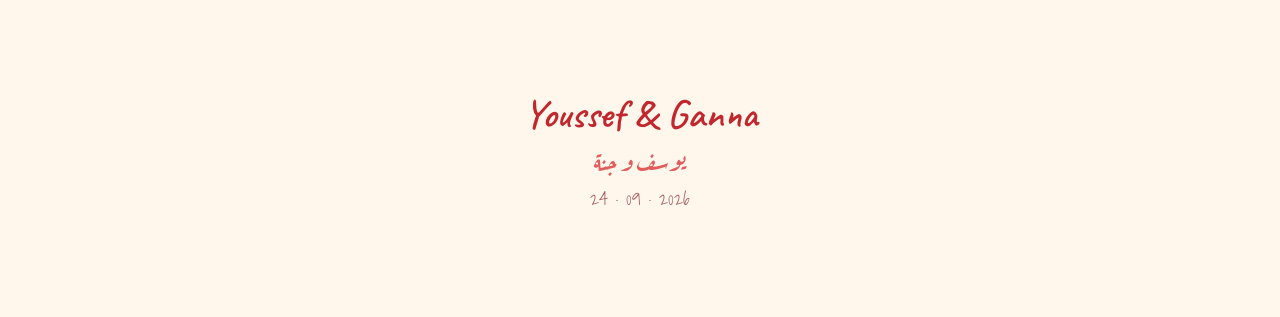
==== commit 0c26ab26: "Admin panel, wishes read endpoint, Open Graph tags - admin.html: key-gated wishes viewer in the site" ====
--- a/index.html
+++ b/index.html
@@ -7,9 +7,18 @@
 
   <title>Youssef &amp; Ganna — Engagement</title>
   <meta name="description" content="Youssef & Ganna are getting engaged! 24 · 09 · 2026" />
-  <meta property="og:title" content="Youssef &amp; Ganna — Engagement" />
-  <meta property="og:description" content="You're invited to celebrate our engagement! · ندعوكم لحفل خطوبتنا" />
+  <meta property="og:title" content="Youssef &amp; Ganna — Engagement 💍" />
+  <meta property="og:description"
+    content="You're invited to celebrate our engagement! ندعوكم لحفل خطوبتنا · Thursday, September 24, 2026 · Loreal Hall - Al Galaa Club" />
   <meta property="og:type" content="website" />
+  <meta property="og:url" content="https://deraz.github.io/wegz-engagement/" />
+  <meta property="og:image" content="https://deraz.github.io/wegz-engagement/assets/og-cover.png" />
+  <meta property="og:image:width" content="1200" />
+  <meta property="og:image:height" content="630" />
+  <meta property="og:image:alt" content="Youssef & Ganna engagement invitation — September 24, 2026" />
+  <meta name="twitter:card" content="summary_large_image" />
+  <meta name="twitter:title" content="Youssef &amp; Ganna — Engagement 💍" />
+  <meta name="twitter:image" content="https://deraz.github.io/wegz-engagement/assets/og-cover.png" />
   <meta name="theme-color" content="#fff7ec" />
 
   <link rel="preconnect" href="https://fonts.googleapis.com" />
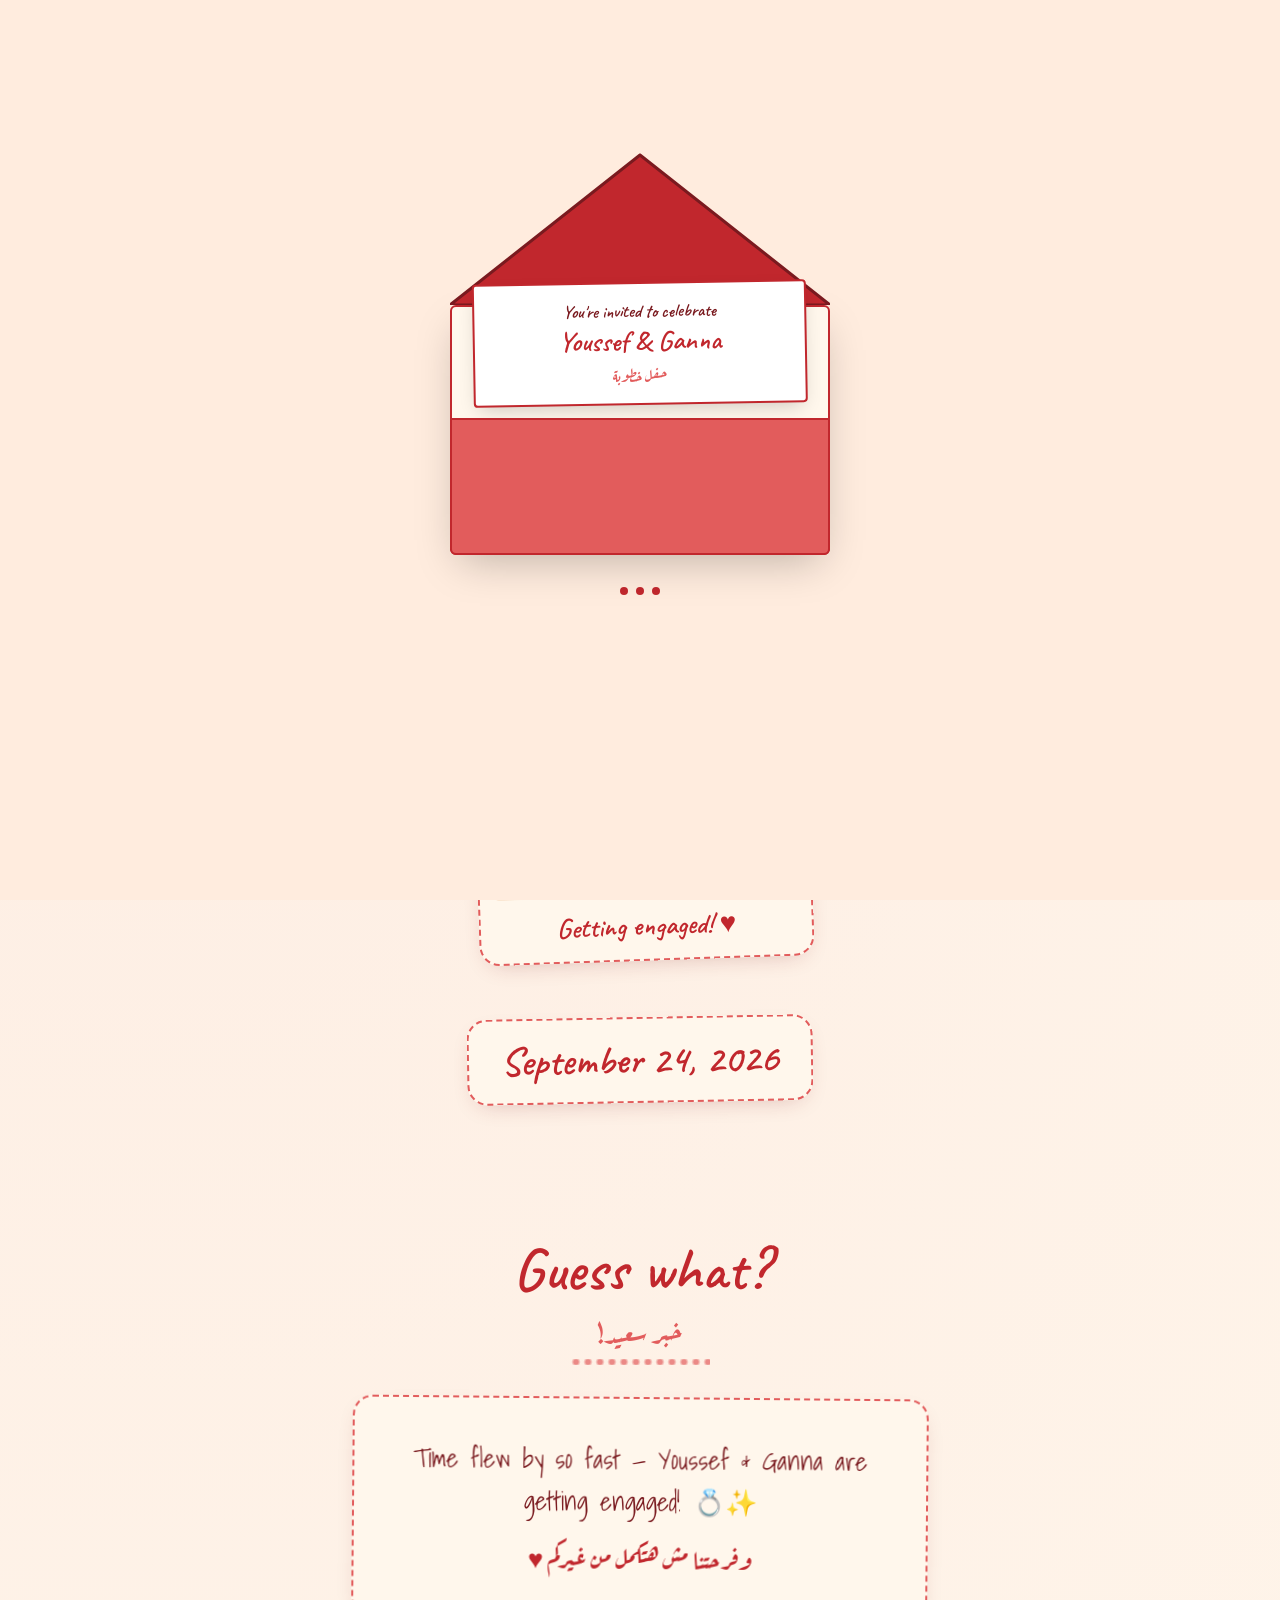
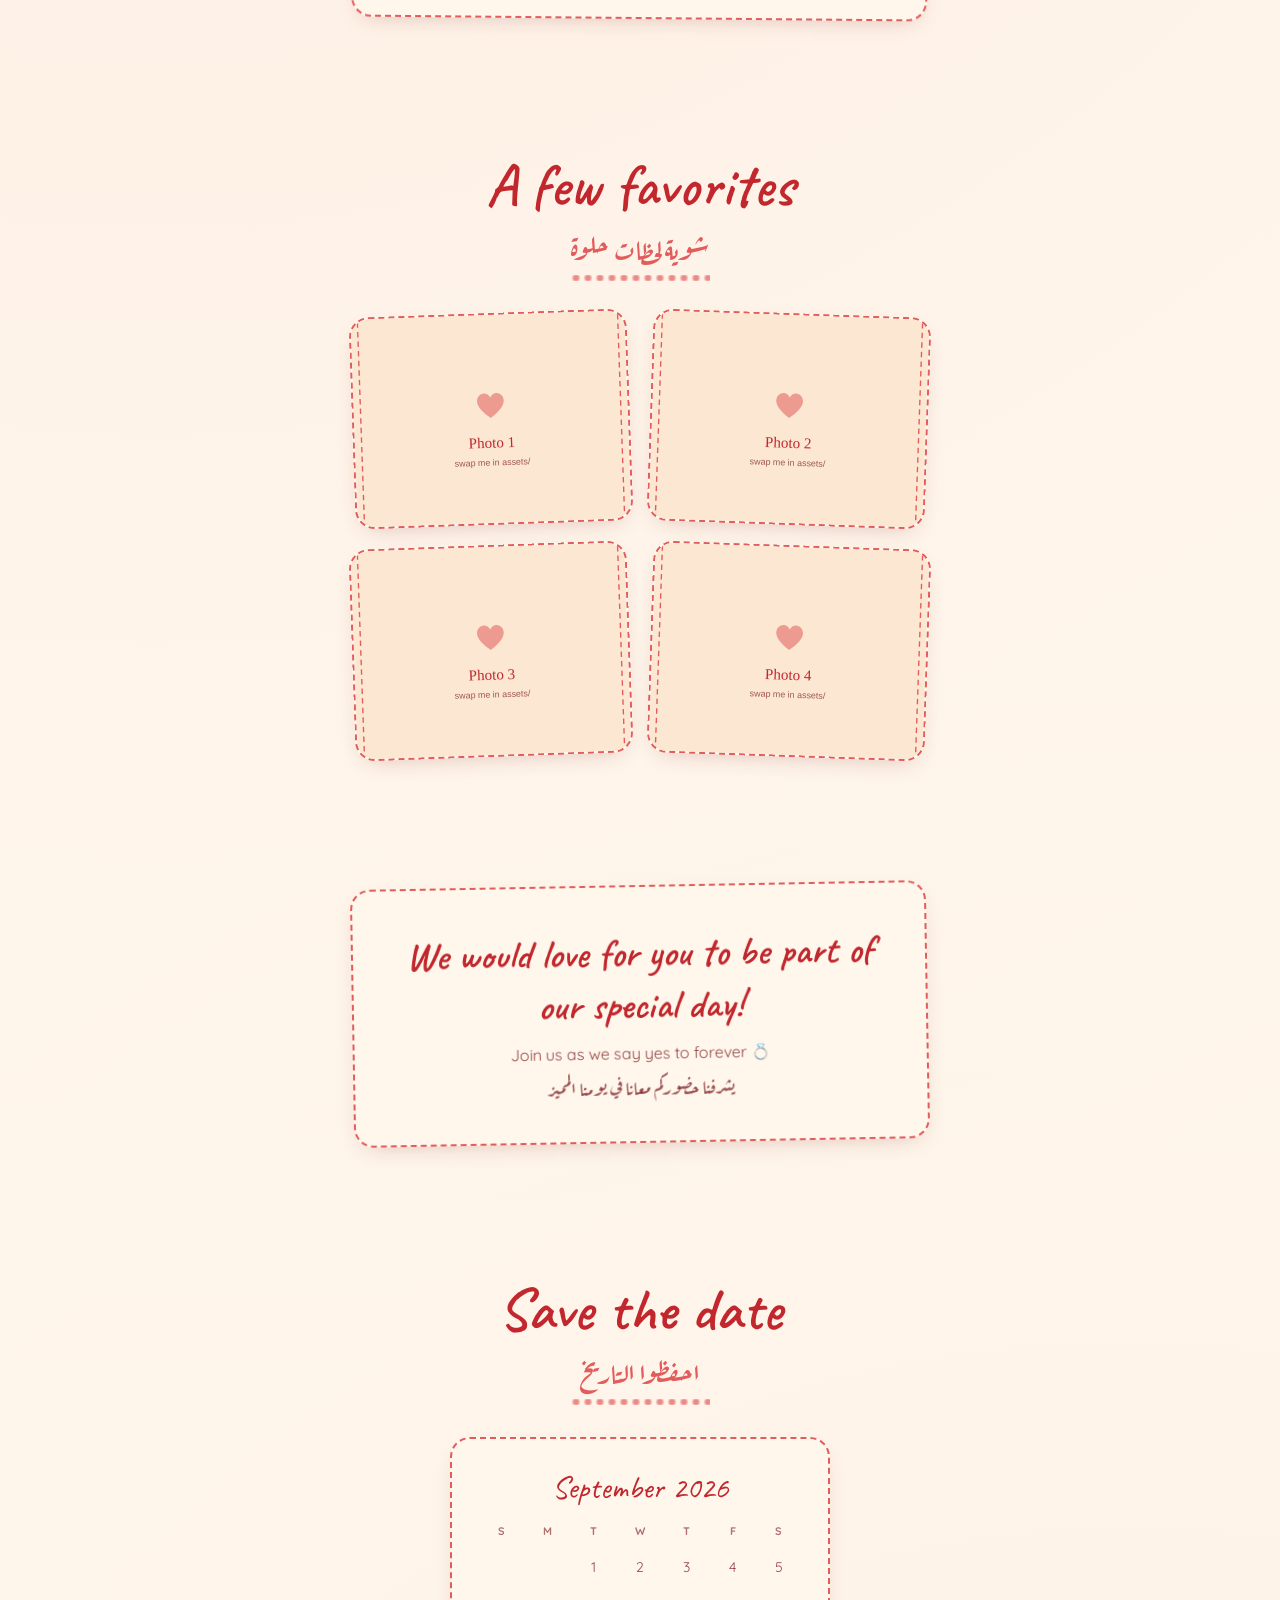
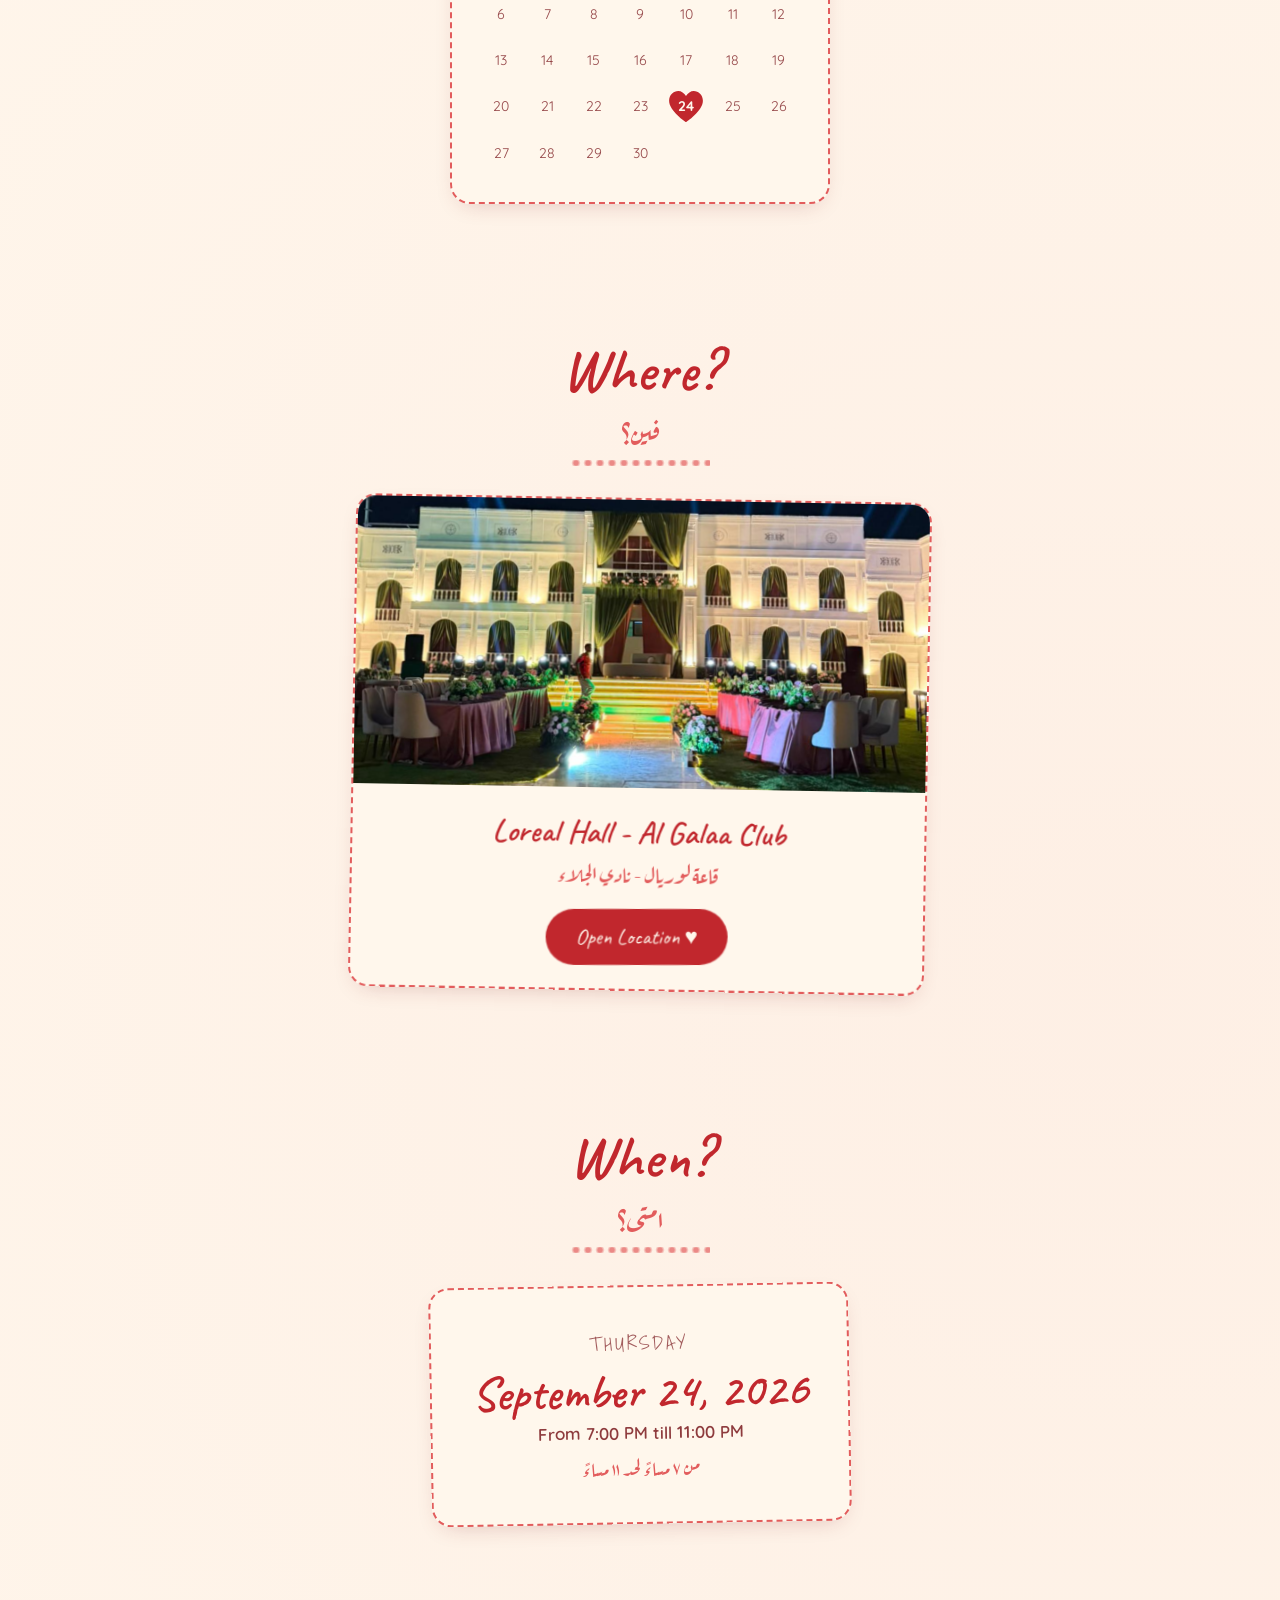
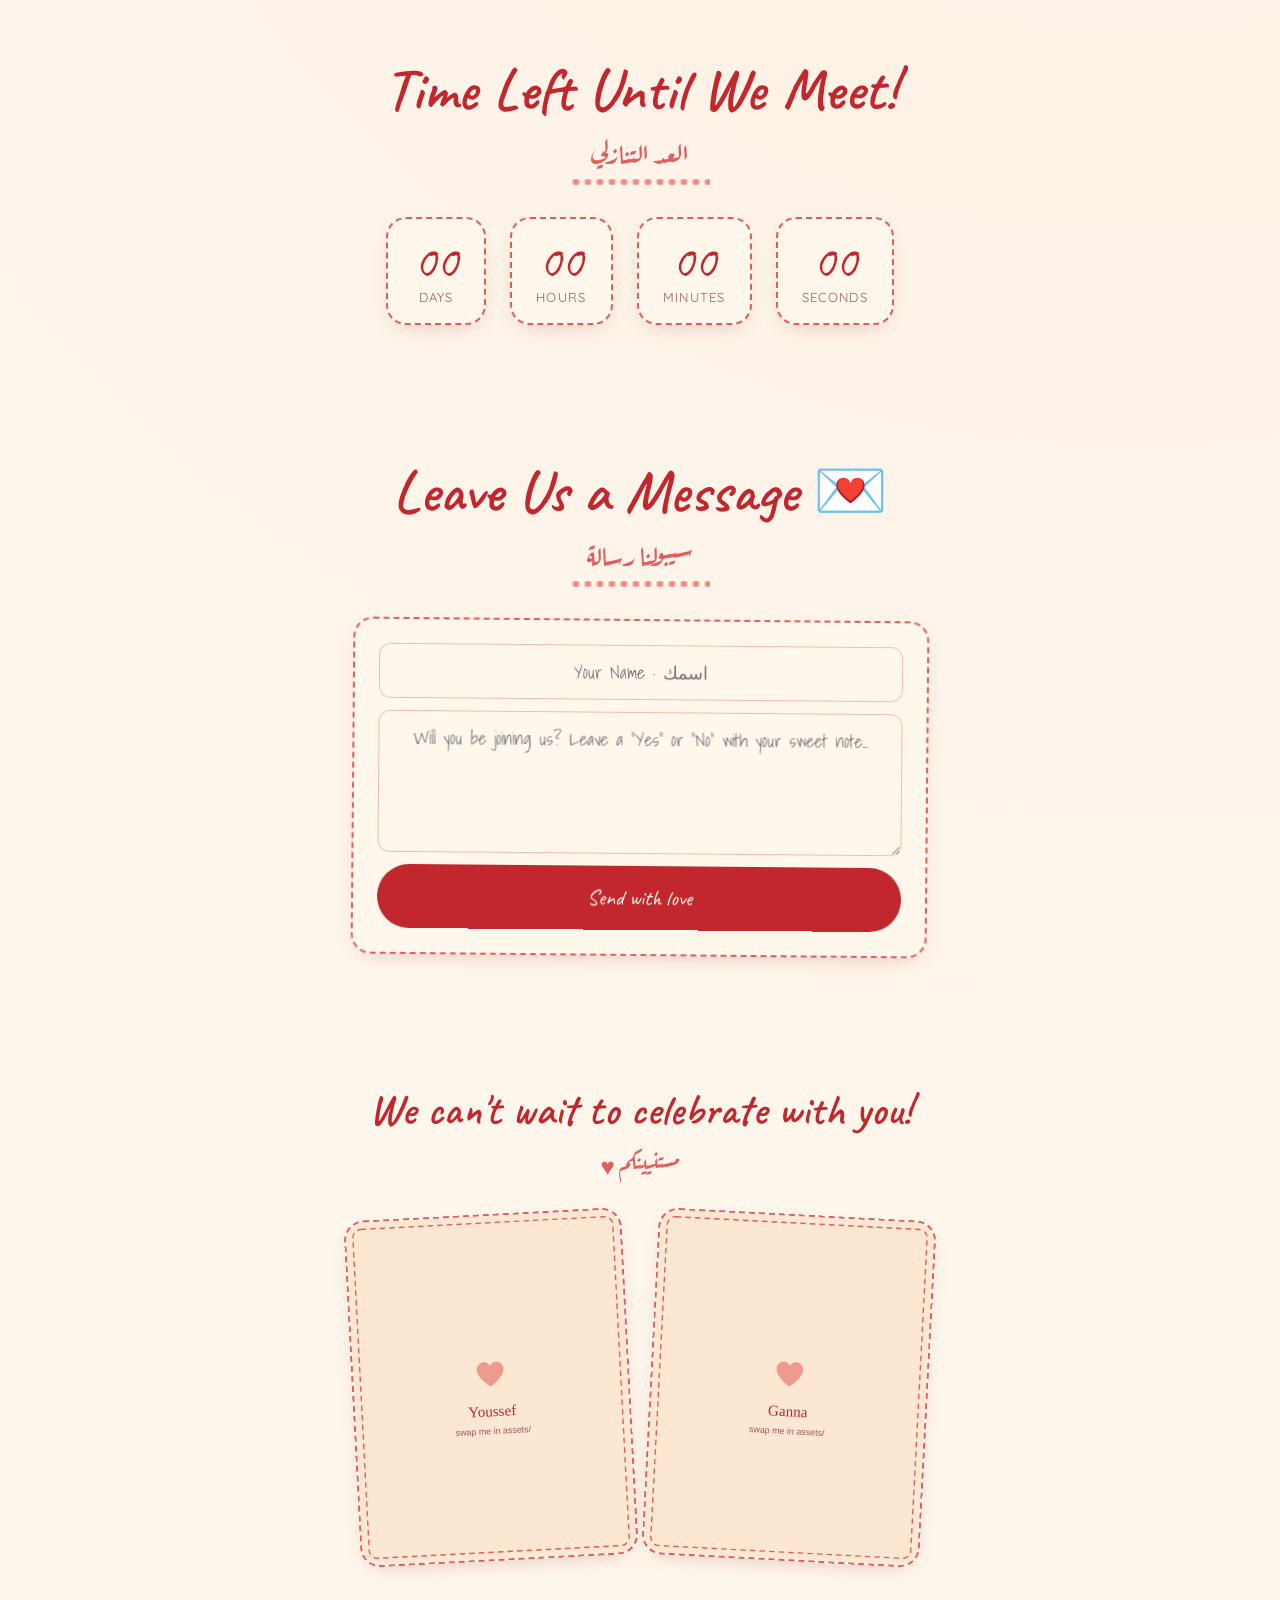
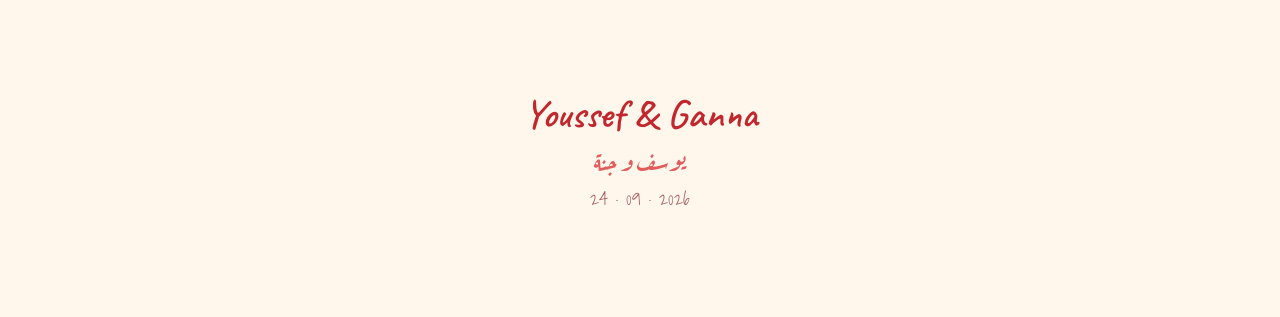
==== commit e75cc1fb: "Venue: real Loreal Hall photo replaces placeholder Co-Authored-By: Claude Fable 5 <noreply@anthropic" ====
--- a/index.html
+++ b/index.html
@@ -133,7 +133,7 @@
     <section>
       <h2 class="hand section-title">Where?<span class="ar title-ar">فين؟</span></h2>
       <div class="card clip tilt-r1">
-        <img src="assets/Venue.svg" alt="Loreal Hall - Al Galaa Club" class="venue-img" loading="lazy" />
+        <img src="assets/Venue.jpeg" alt="Loreal Hall - Al Galaa Club" class="venue-img" loading="lazy" />
         <div class="venue-body">
           <p class="hand venue-title" id="venue-name">Loreal Hall - Al Galaa Club</p>
           <p class="ar venue-title-ar" id="venue-name-ar">قاعة لوريال - نادي الجلاء</p>
@@ -193,12 +193,7 @@
   <div id="toast" class="toast" role="status" aria-live="polite"></div>
 
   <!-- ===== MUSIC ===== -->
-  <!-- Drop your real song at assets/Music.mp3 and it wins automatically;
-       assets/Music.wav is a generated placeholder tune. -->
-  <audio id="tune" loop preload="auto" playsinline>
-    <source src="assets/Music.mp3" type="audio/mpeg" />
-    <source src="assets/Music.wav" type="audio/wav" />
-  </audio>
+  <audio id="tune" src="assets/Music.wav" loop preload="auto" playsinline></audio>
 
   <button id="tune-toggle" class="tune-btn" aria-label="Toggle Music">
     <span class="tune-icon">
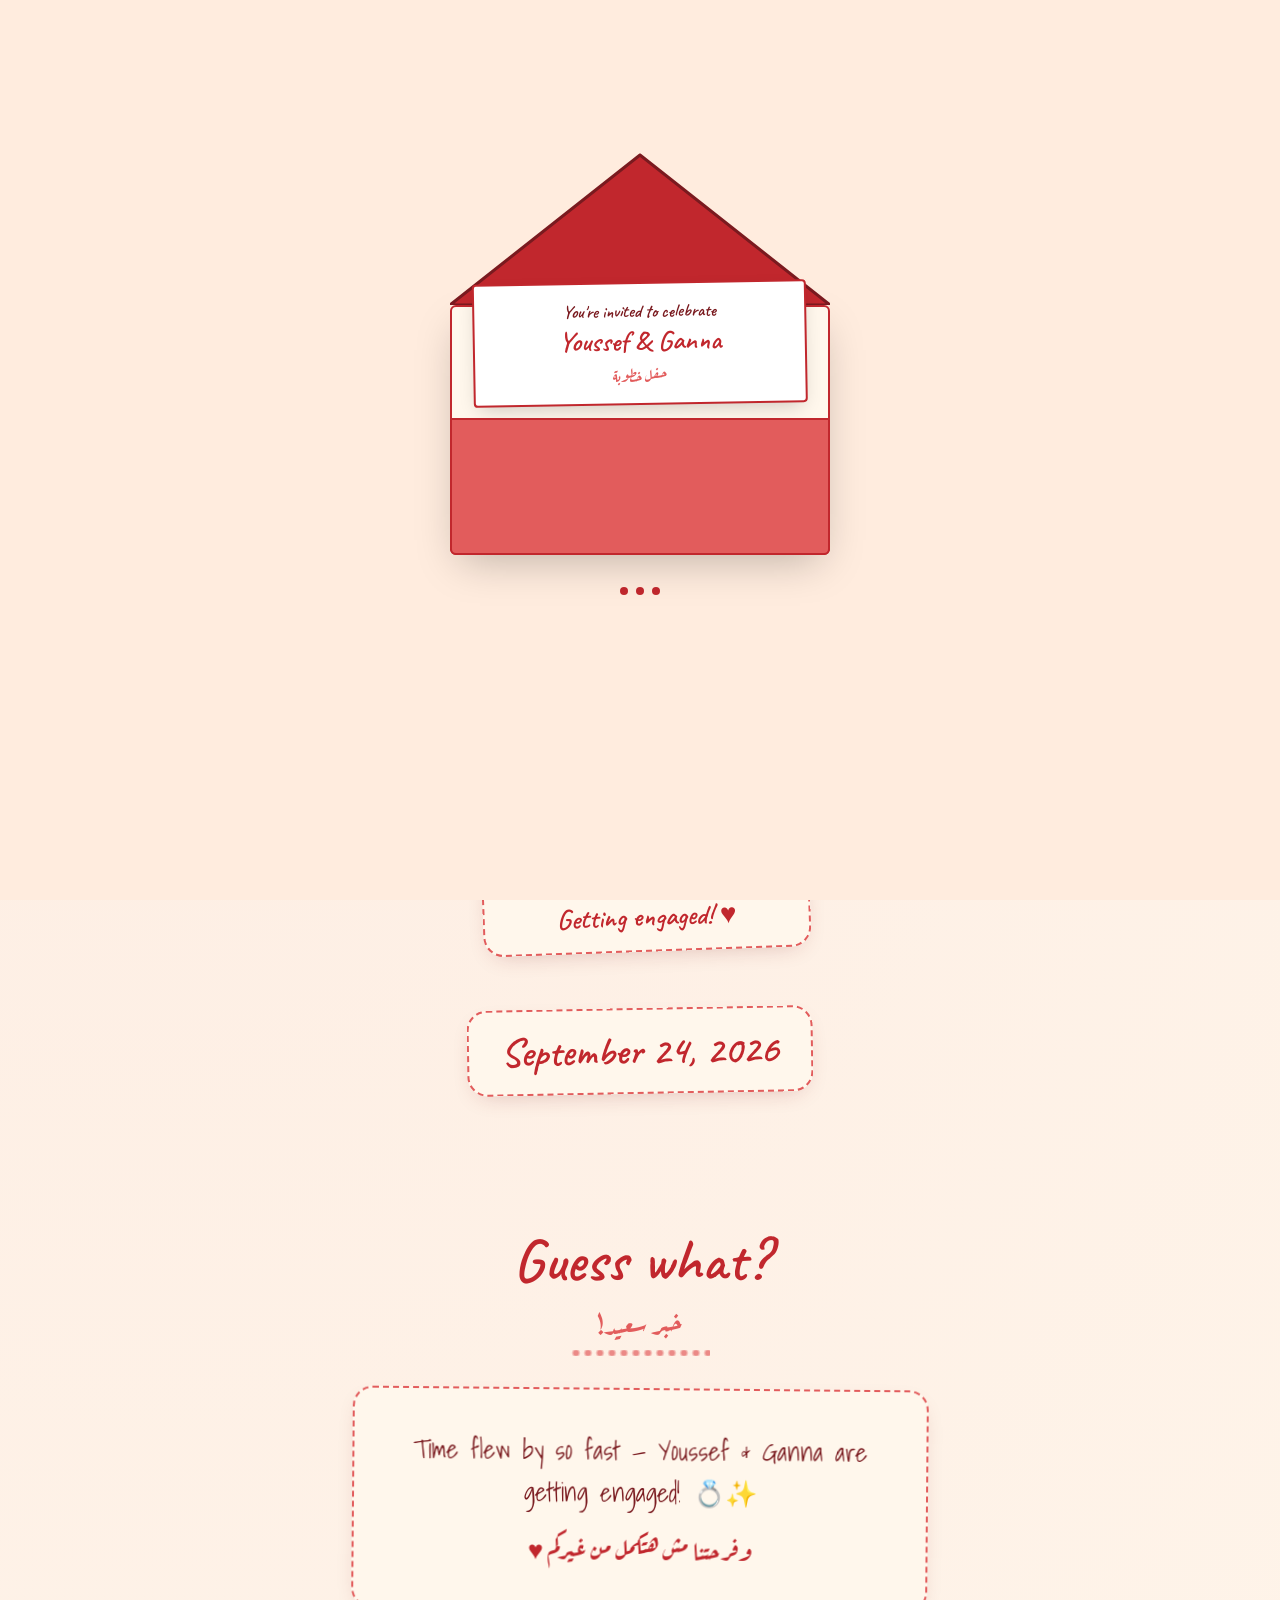
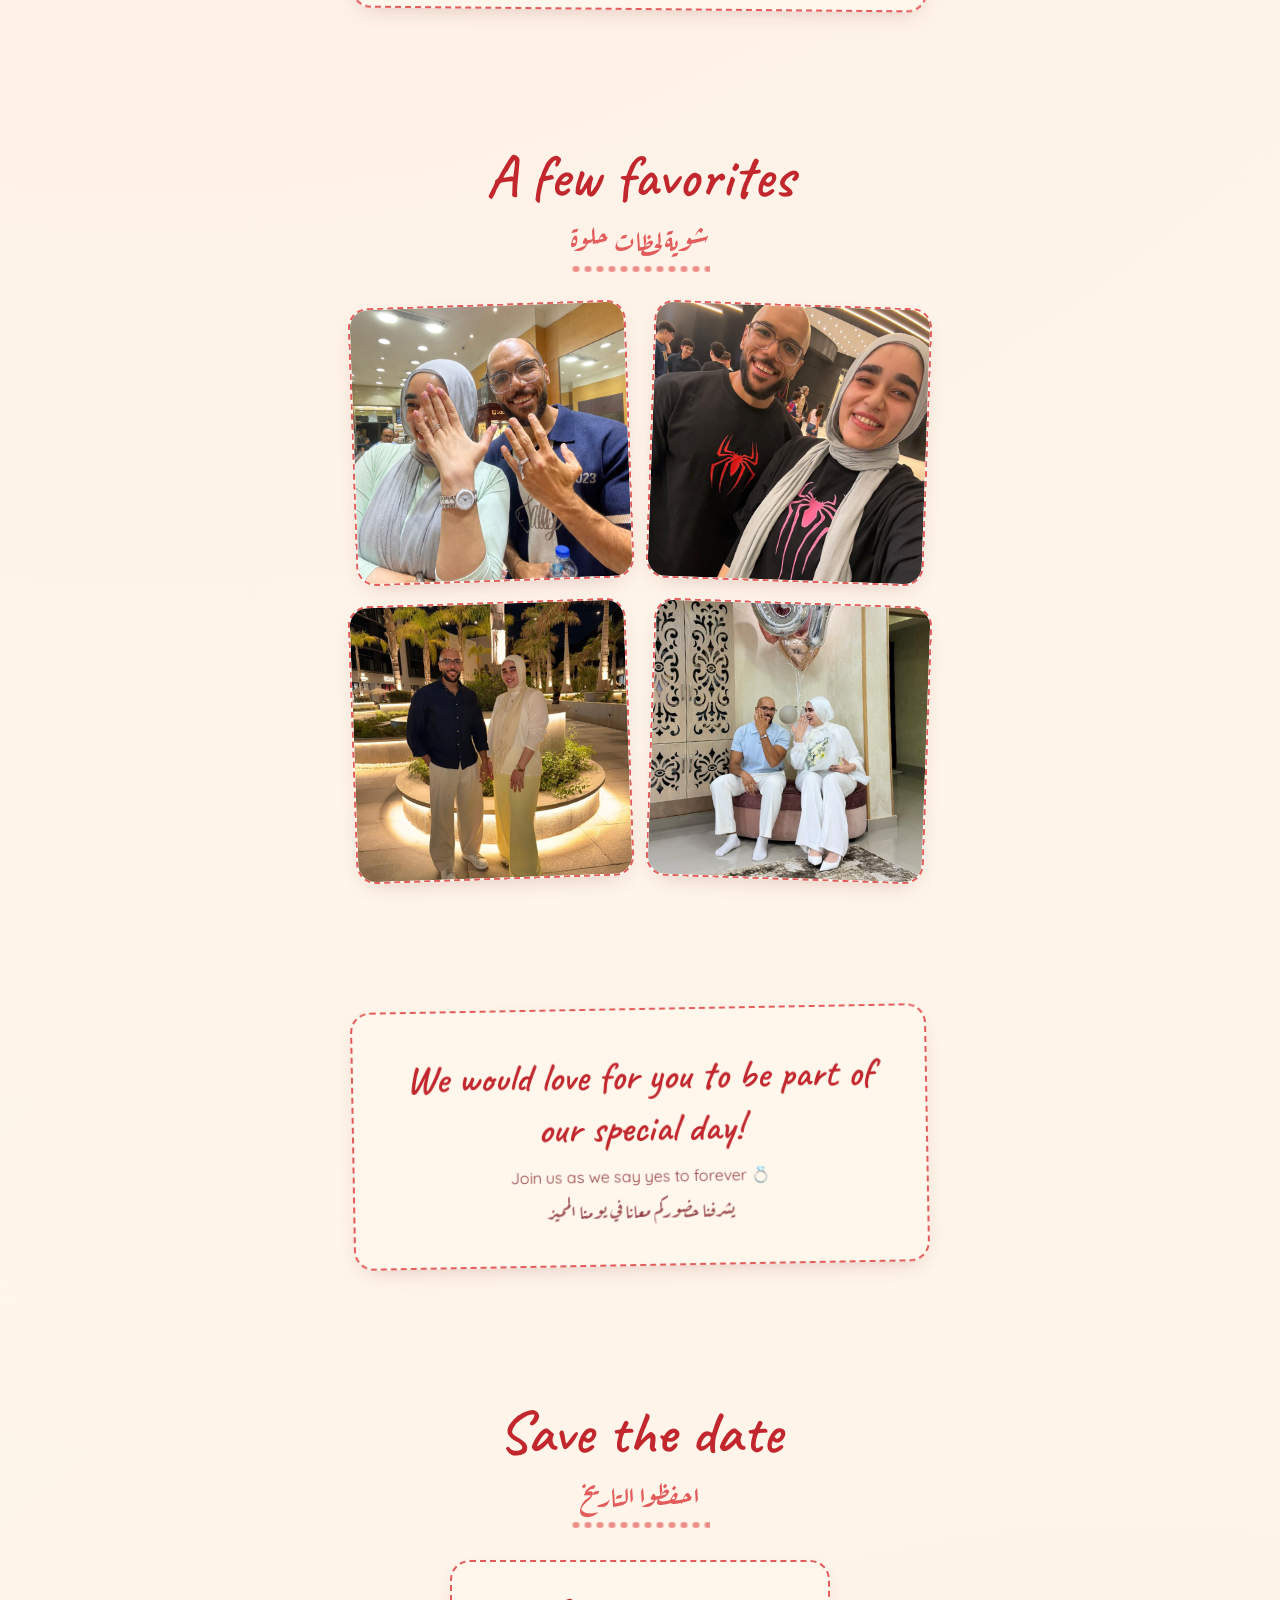
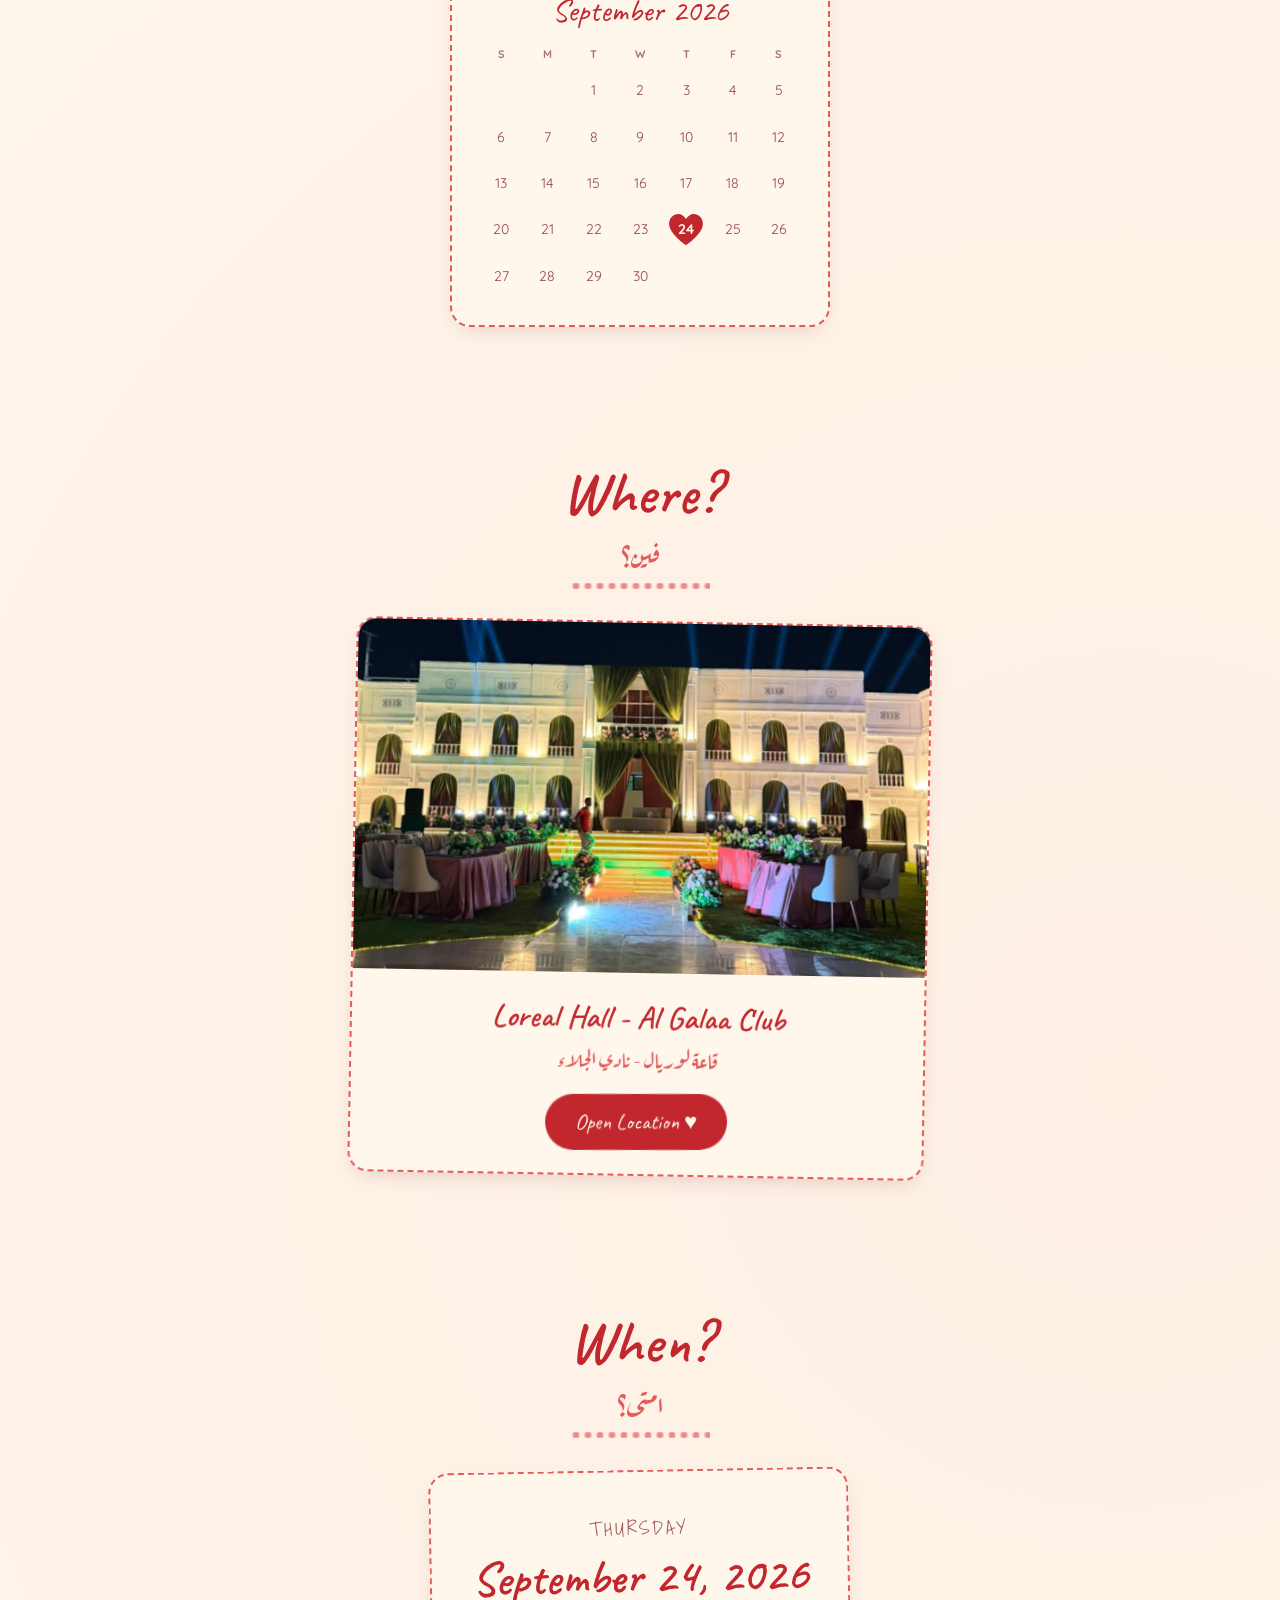
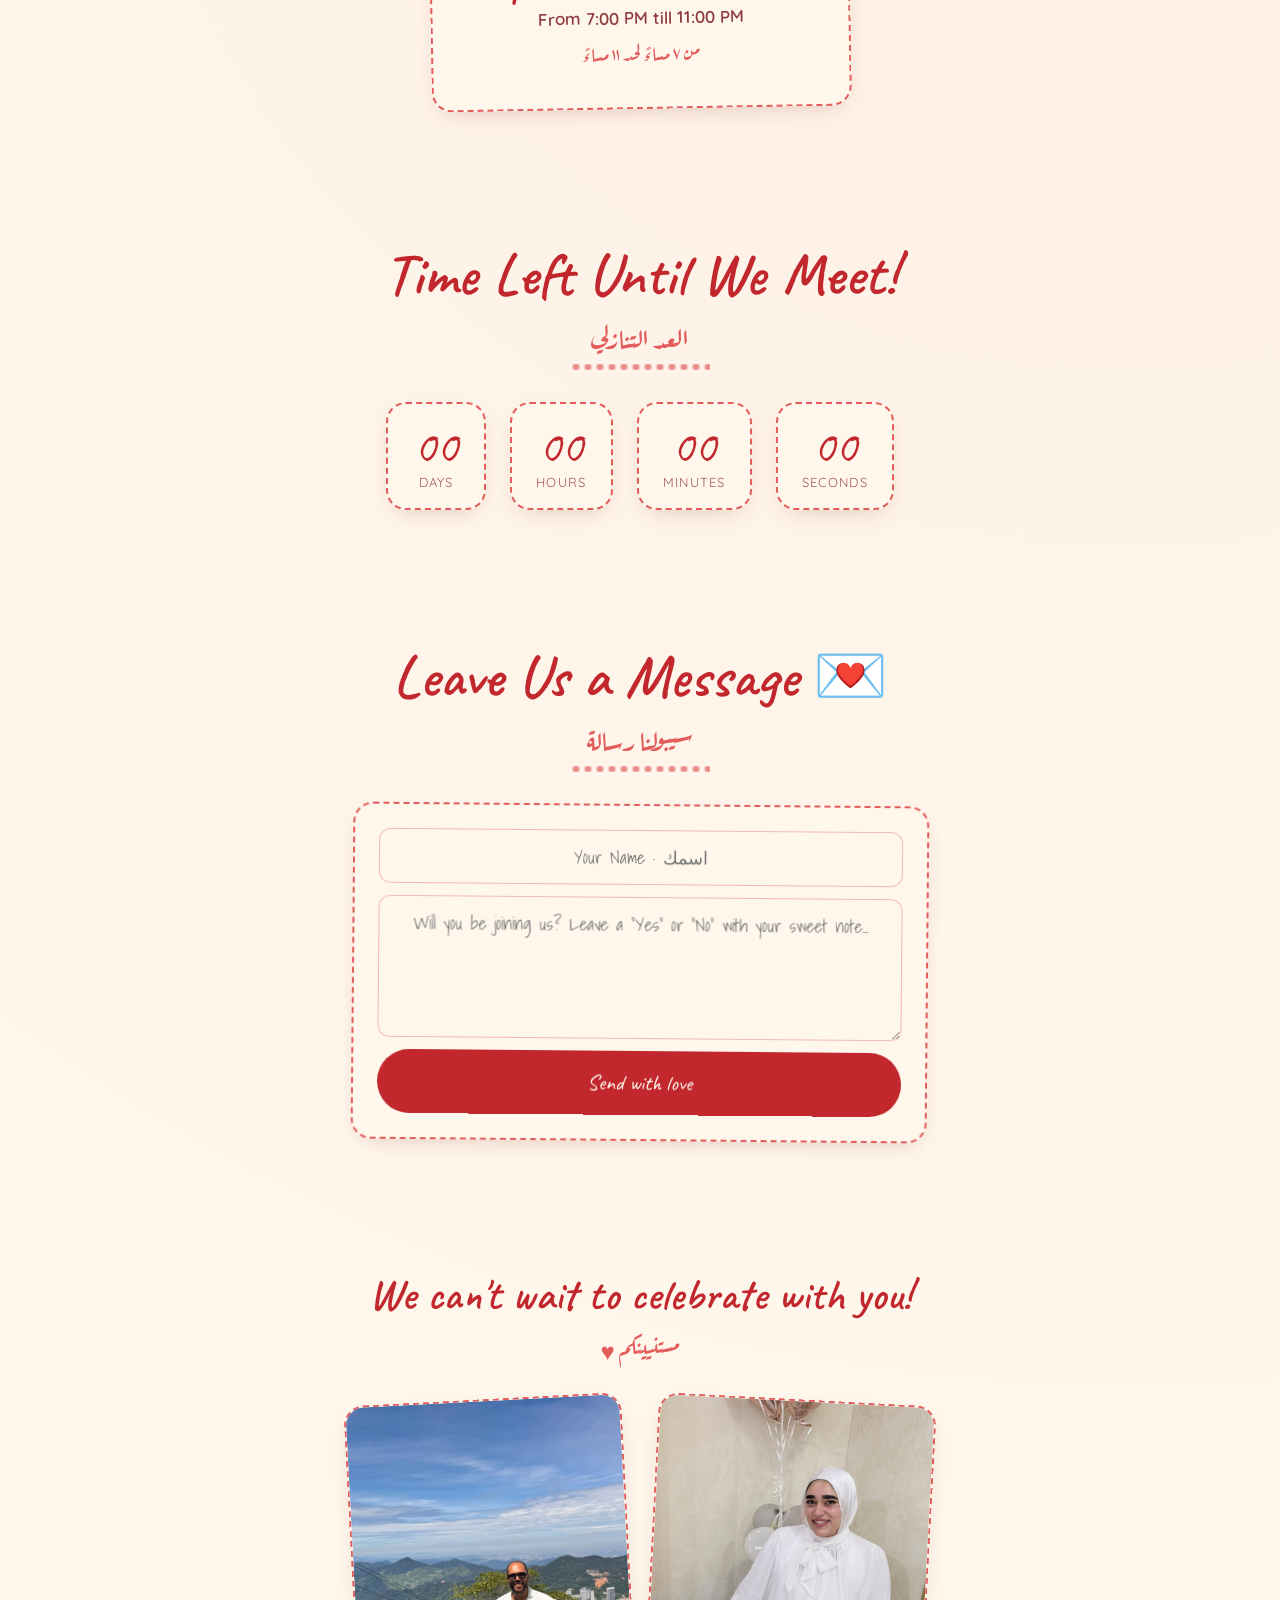
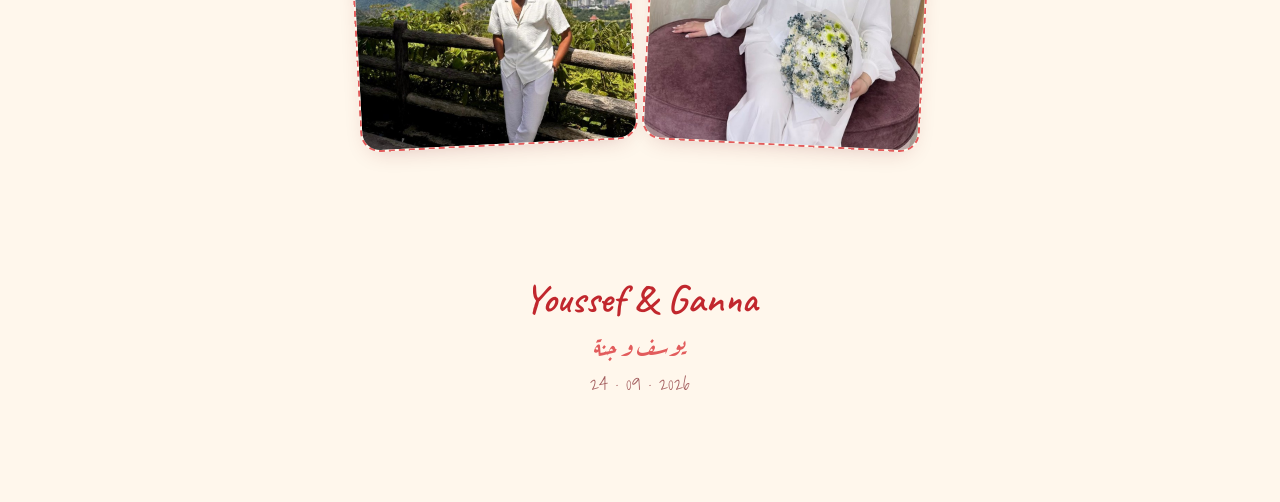
==== commit 0cf42eaa: "Gallery, finals: real photos, pre-cropped; aspect-locked frames Six photos placed (4 gallery, 2 fina" ====
--- a/index.html
+++ b/index.html
@@ -107,10 +107,10 @@
     <section>
       <h2 class="hand section-title">A few favorites<span class="ar title-ar">شوية لحظات حلوة</span></h2>
       <div class="photo-grid">
-        <div class="card clip tilt-l2"><img src="assets/Photo1.svg" alt="Memory 1" loading="lazy" /></div>
-        <div class="card clip tilt-r2"><img src="assets/Photo2.svg" alt="Memory 2" loading="lazy" /></div>
-        <div class="card clip tilt-l2"><img src="assets/Photo3.svg" alt="Memory 3" loading="lazy" /></div>
-        <div class="card clip tilt-r2"><img src="assets/Photo4.svg" alt="Memory 4" loading="lazy" /></div>
+        <div class="card clip tilt-l2"><img src="assets/Photo1.jpeg" alt="Picking the rings" loading="lazy" /></div>
+        <div class="card clip tilt-r2"><img src="assets/Photo2.jpeg" alt="Matching Spider-Man tees" loading="lazy" /></div>
+        <div class="card clip tilt-l2"><img src="assets/Photo3.jpeg" alt="A night out" loading="lazy" /></div>
+        <div class="card clip tilt-r2"><img src="assets/Photo4.jpeg" alt="She said yes!" loading="lazy" /></div>
       </div>
     </section>
 
@@ -176,8 +176,8 @@
       <h2 class="hand final-line">We can't wait to celebrate with you!</h2>
       <p class="ar final-line-ar">مستنيينكم ♥</p>
       <div class="photo-grid duo">
-        <div class="card clip tilt-l3"><img src="assets/Final1.svg" alt="Youssef" loading="lazy" /></div>
-        <div class="card clip tilt-r3"><img src="assets/Final2.svg" alt="Ganna" loading="lazy" /></div>
+        <div class="card clip tilt-l3"><img src="assets/Final1.jpeg" alt="Youssef" loading="lazy" /></div>
+        <div class="card clip tilt-r3"><img src="assets/Final2.jpeg" alt="Ganna" loading="lazy" /></div>
       </div>
     </section>
 
--- a/styles.css
+++ b/styles.css
@@ -145,12 +145,12 @@
 .polaroid { padding: 12px; max-width: 360px; width: 100%; margin: 0; }
 .polaroid-img {
   width: 100%;
-  height: 288px;
+  aspect-ratio: 4 / 5;
+  height: auto;
   object-fit: cover;
   border-radius: 0.5rem;
   background: var(--paper-warm);
 }
-@media (min-width: 768px) { .polaroid-img { height: 384px; } }
 .polaroid-caption { font-size: 28px; color: var(--ink); margin: 12px 0 4px; }
 
 /* washi tape strip on the hero polaroid */
@@ -185,10 +185,9 @@
   grid-template-columns: repeat(2, 1fr);
   gap: 16px;
 }
-.photo-grid img { width: 100%; height: 176px; object-fit: cover; }
+.photo-grid img { width: 100%; aspect-ratio: 1; height: auto; object-fit: cover; }
 @media (min-width: 768px) {
   .photo-grid { gap: 20px; }
-  .photo-grid img { height: 208px; }
 }
 .duo { margin-top: 32px; }
 .duo img { width: 100%; aspect-ratio: 4 / 5; height: auto; object-fit: cover; }
@@ -236,8 +235,7 @@
 .month-day.the-day span { position: relative; z-index: 1; }
 
 /* ---------- Venue ---------- */
-.venue-img { width: 100%; height: 224px; object-fit: cover; }
-@media (min-width: 768px) { .venue-img { height: 288px; } }
+.venue-img { width: 100%; aspect-ratio: 1280 / 783; height: auto; object-fit: cover; }
 .venue-body { padding: 24px; text-align: center; }
 .venue-title { font-size: 32px; color: var(--ink); margin: 0; }
 .venue-title-ar { font-size: 22px; color: var(--ink-soft); margin: 2px 0 0; }
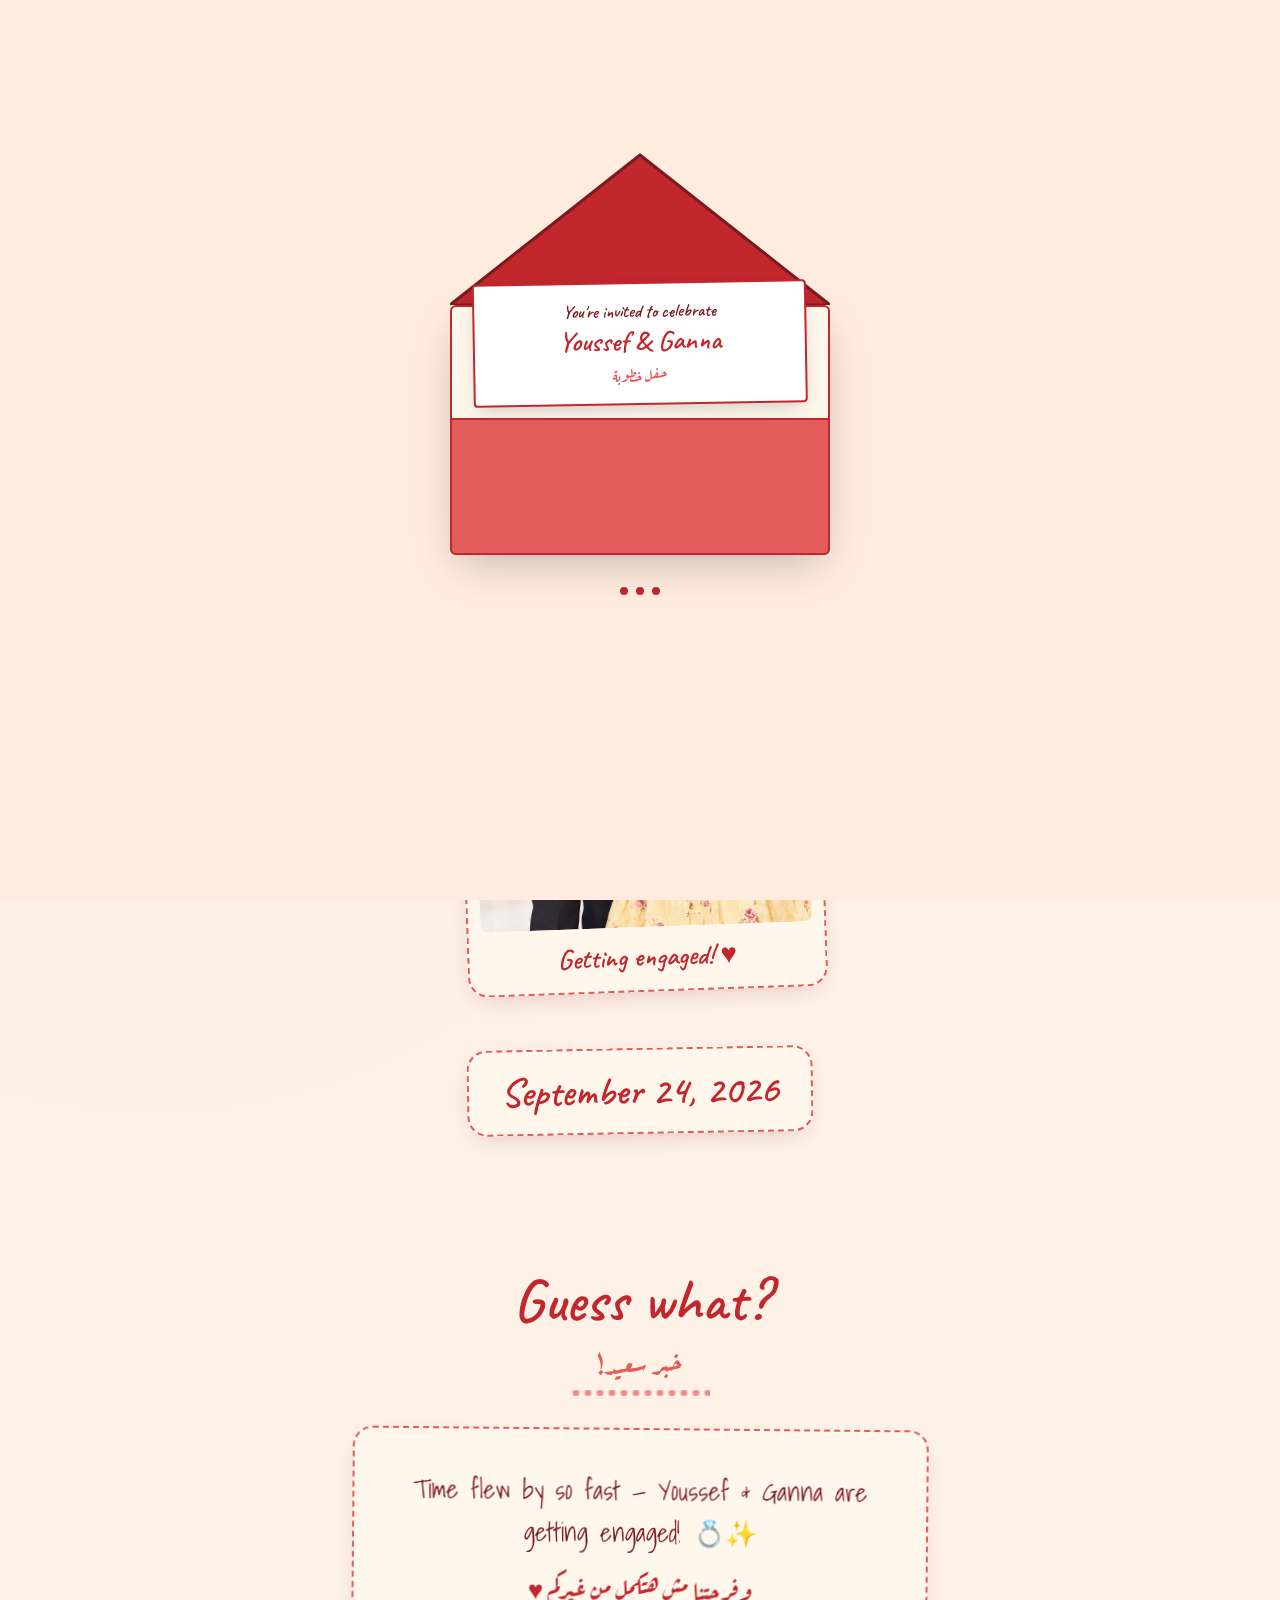
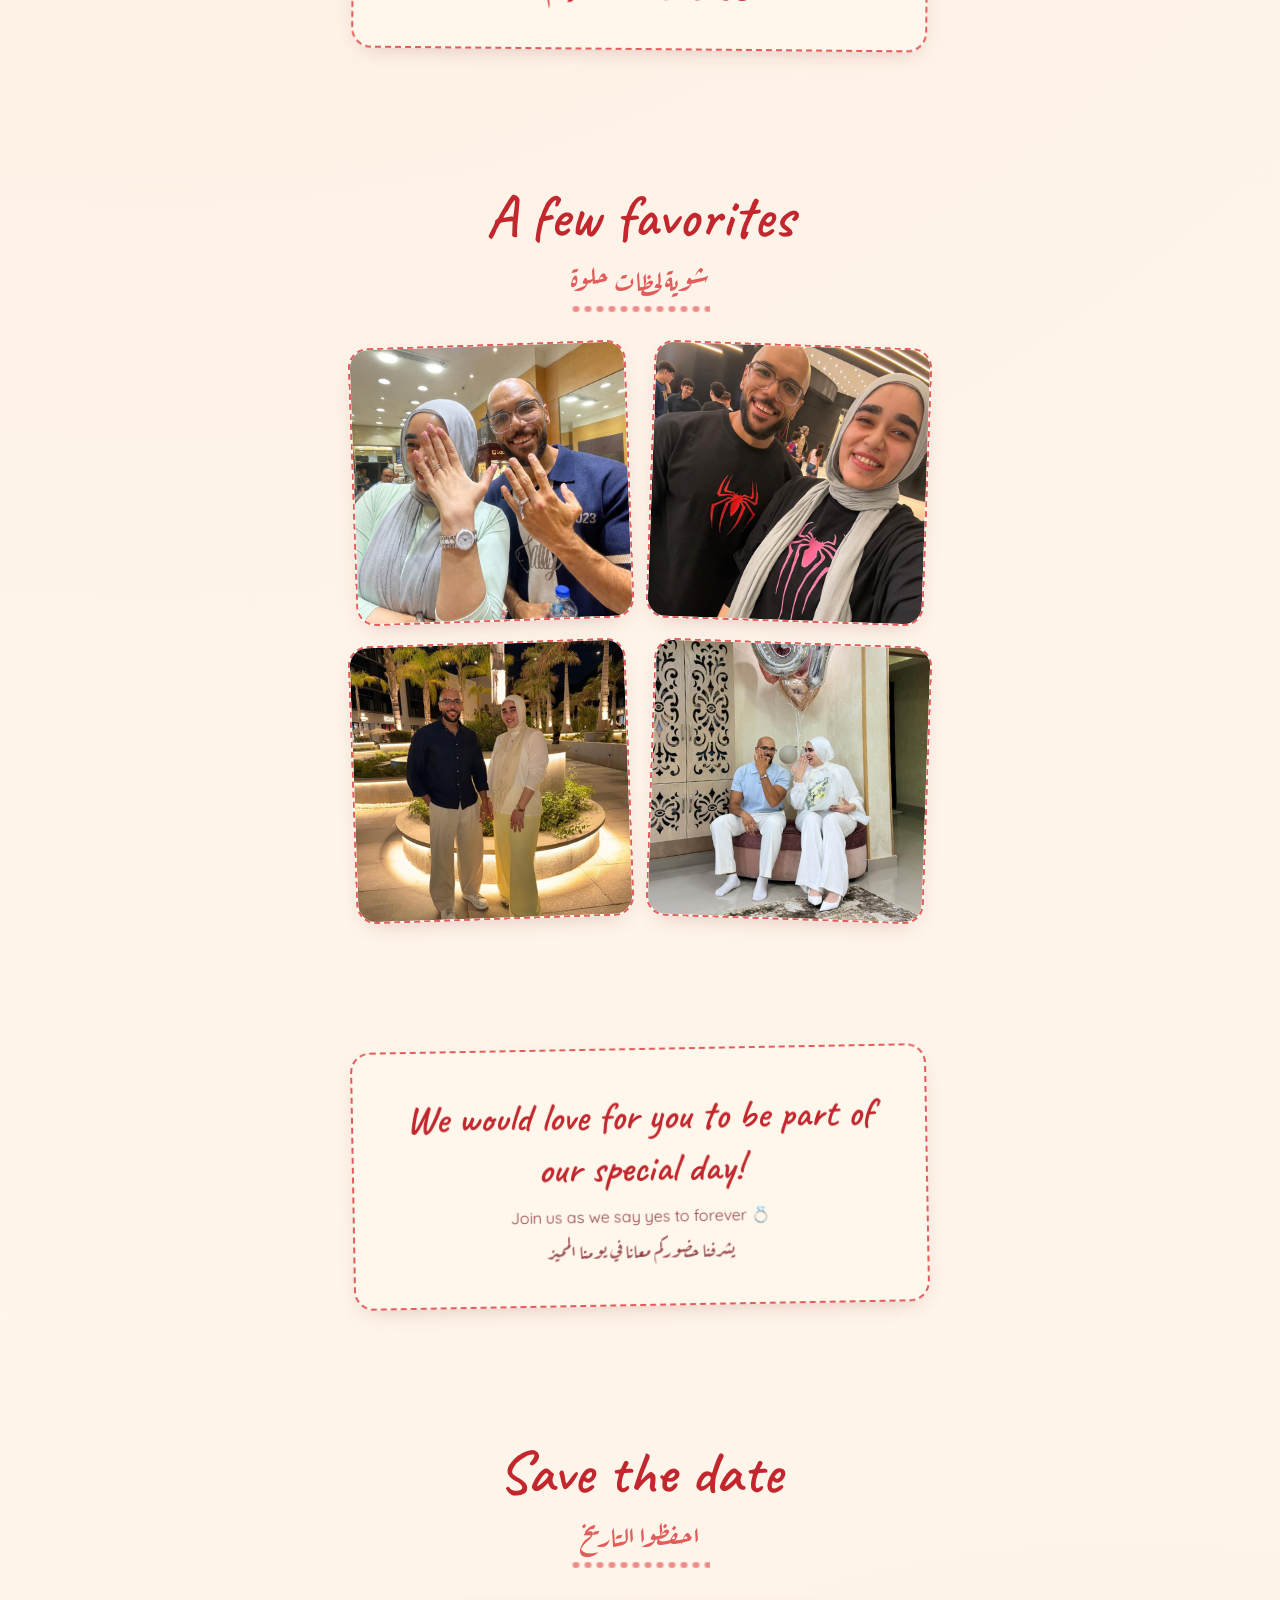
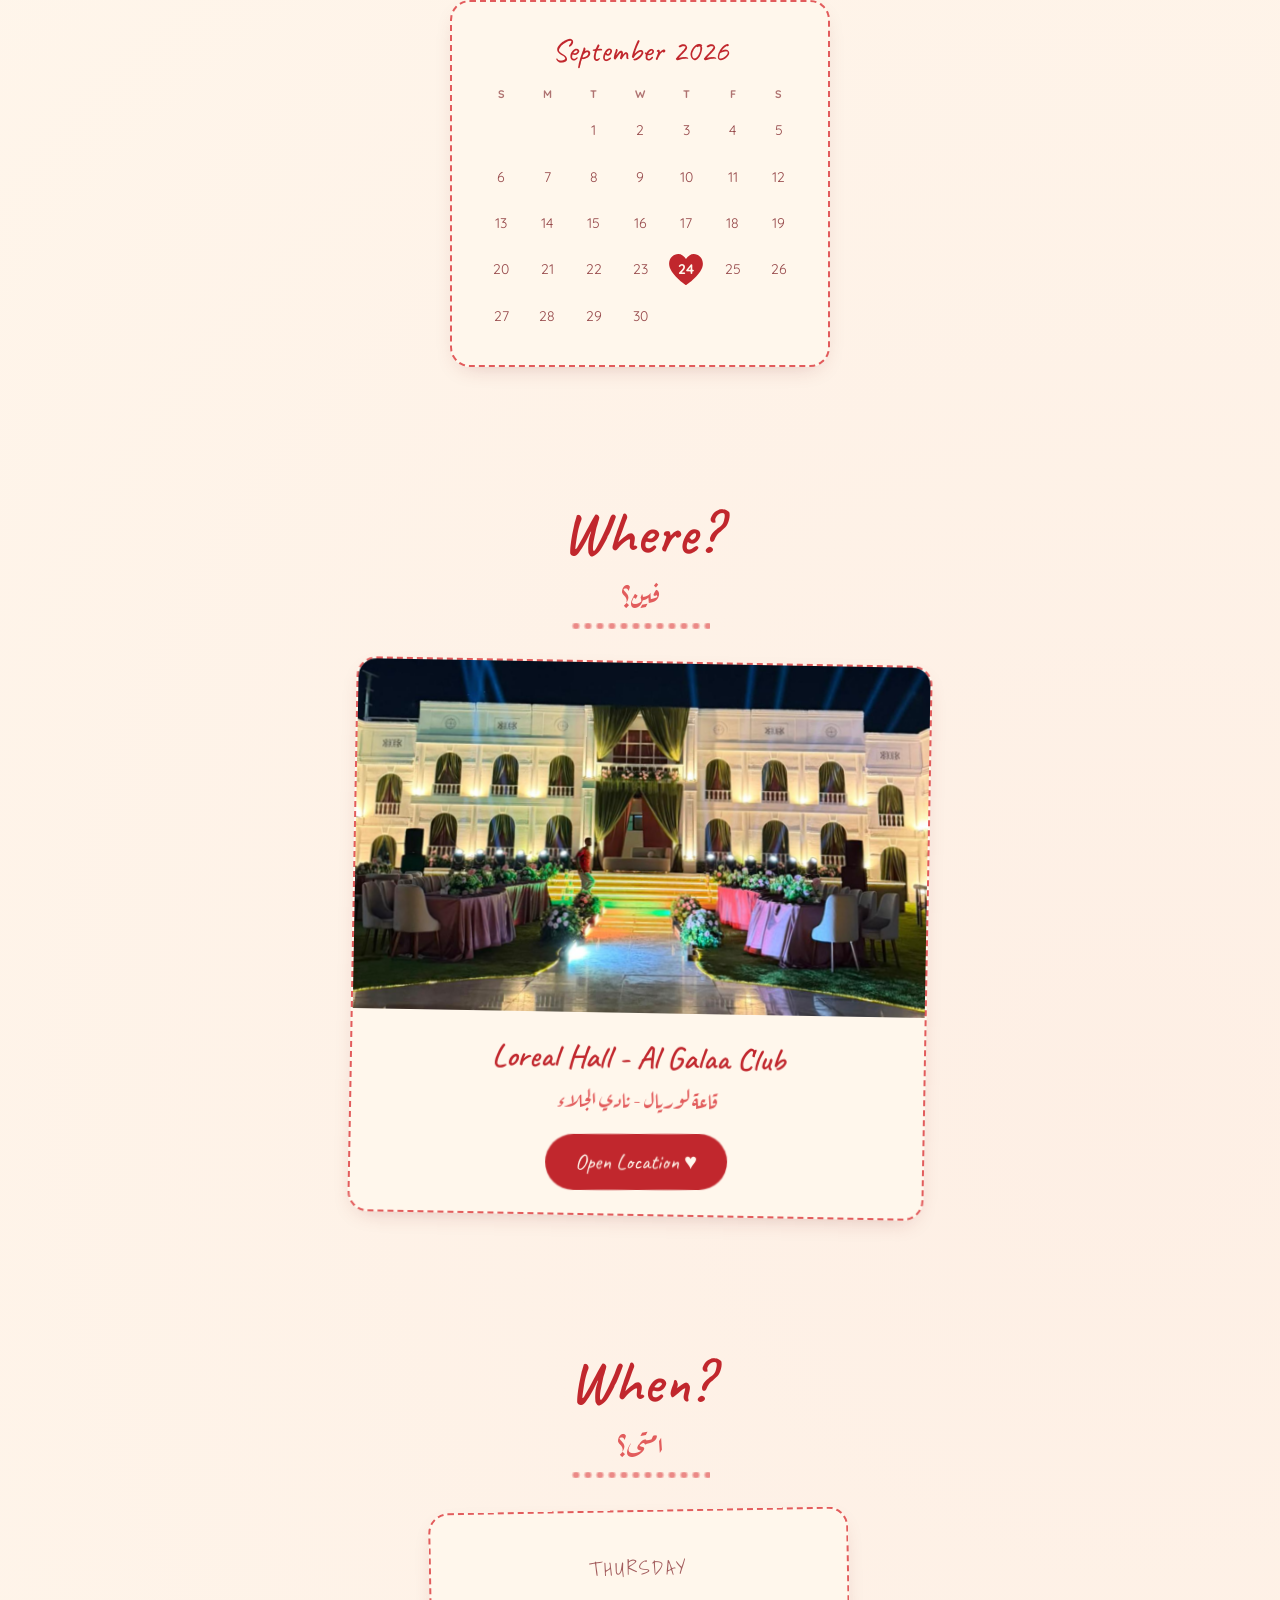
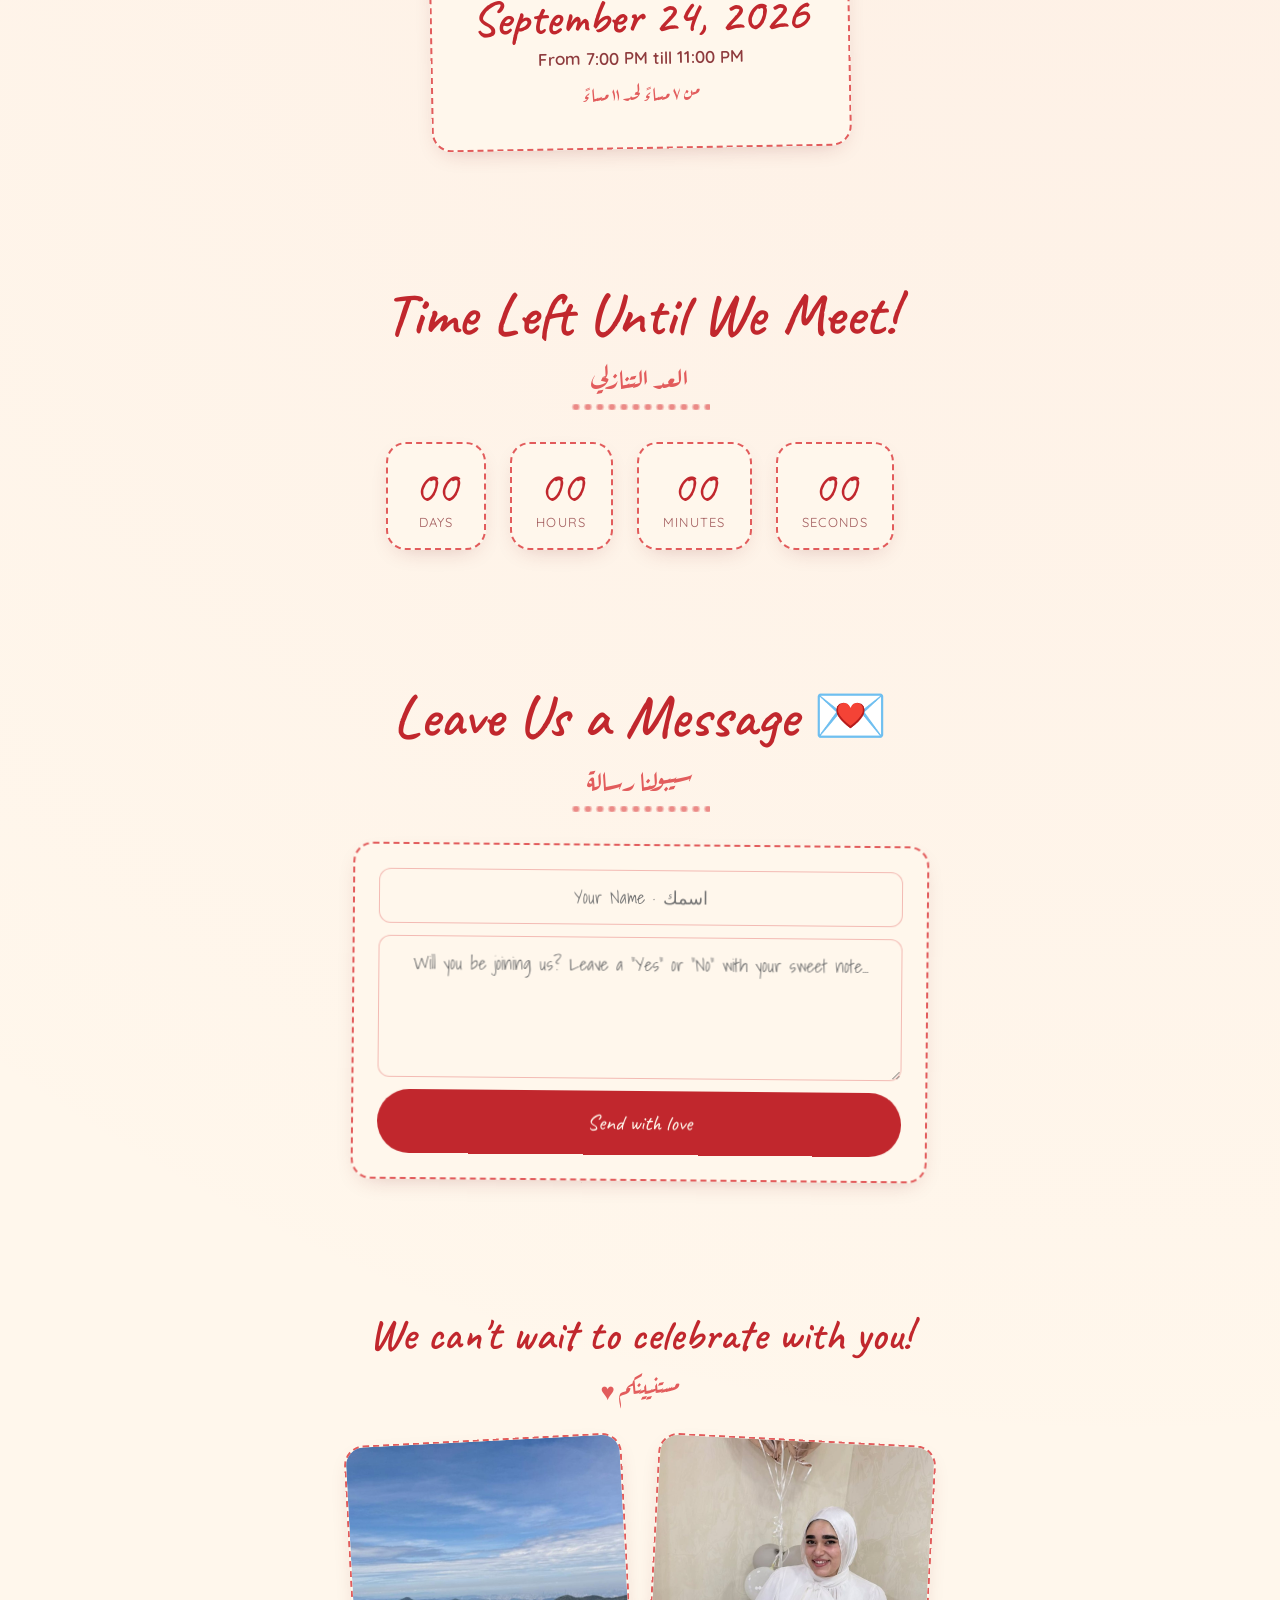
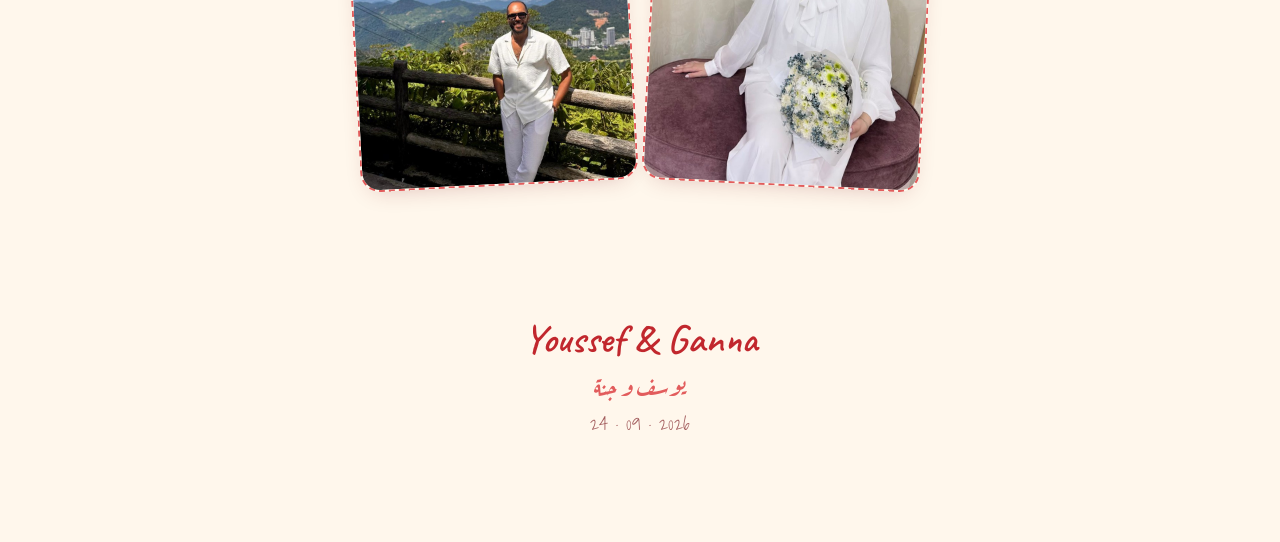
==== commit 87b987b7: "Hero: Youssef's chosen photo; OG cover refresh; precise gate location Co-Authored-By: Claude Fable 5" ====
--- a/index.html
+++ b/index.html
@@ -79,7 +79,7 @@
       <div class="hero-photo">
         <div class="taped">
           <figure class="card polaroid tilt-l2">
-            <img src="assets/Hero.svg" alt="Youssef and Ganna" class="polaroid-img" />
+            <img src="assets/Hero.jpeg" alt="Youssef and Ganna as kids" class="polaroid-img" />
             <figcaption class="hand polaroid-caption">Getting engaged! ♥</figcaption>
           </figure>
         </div>
